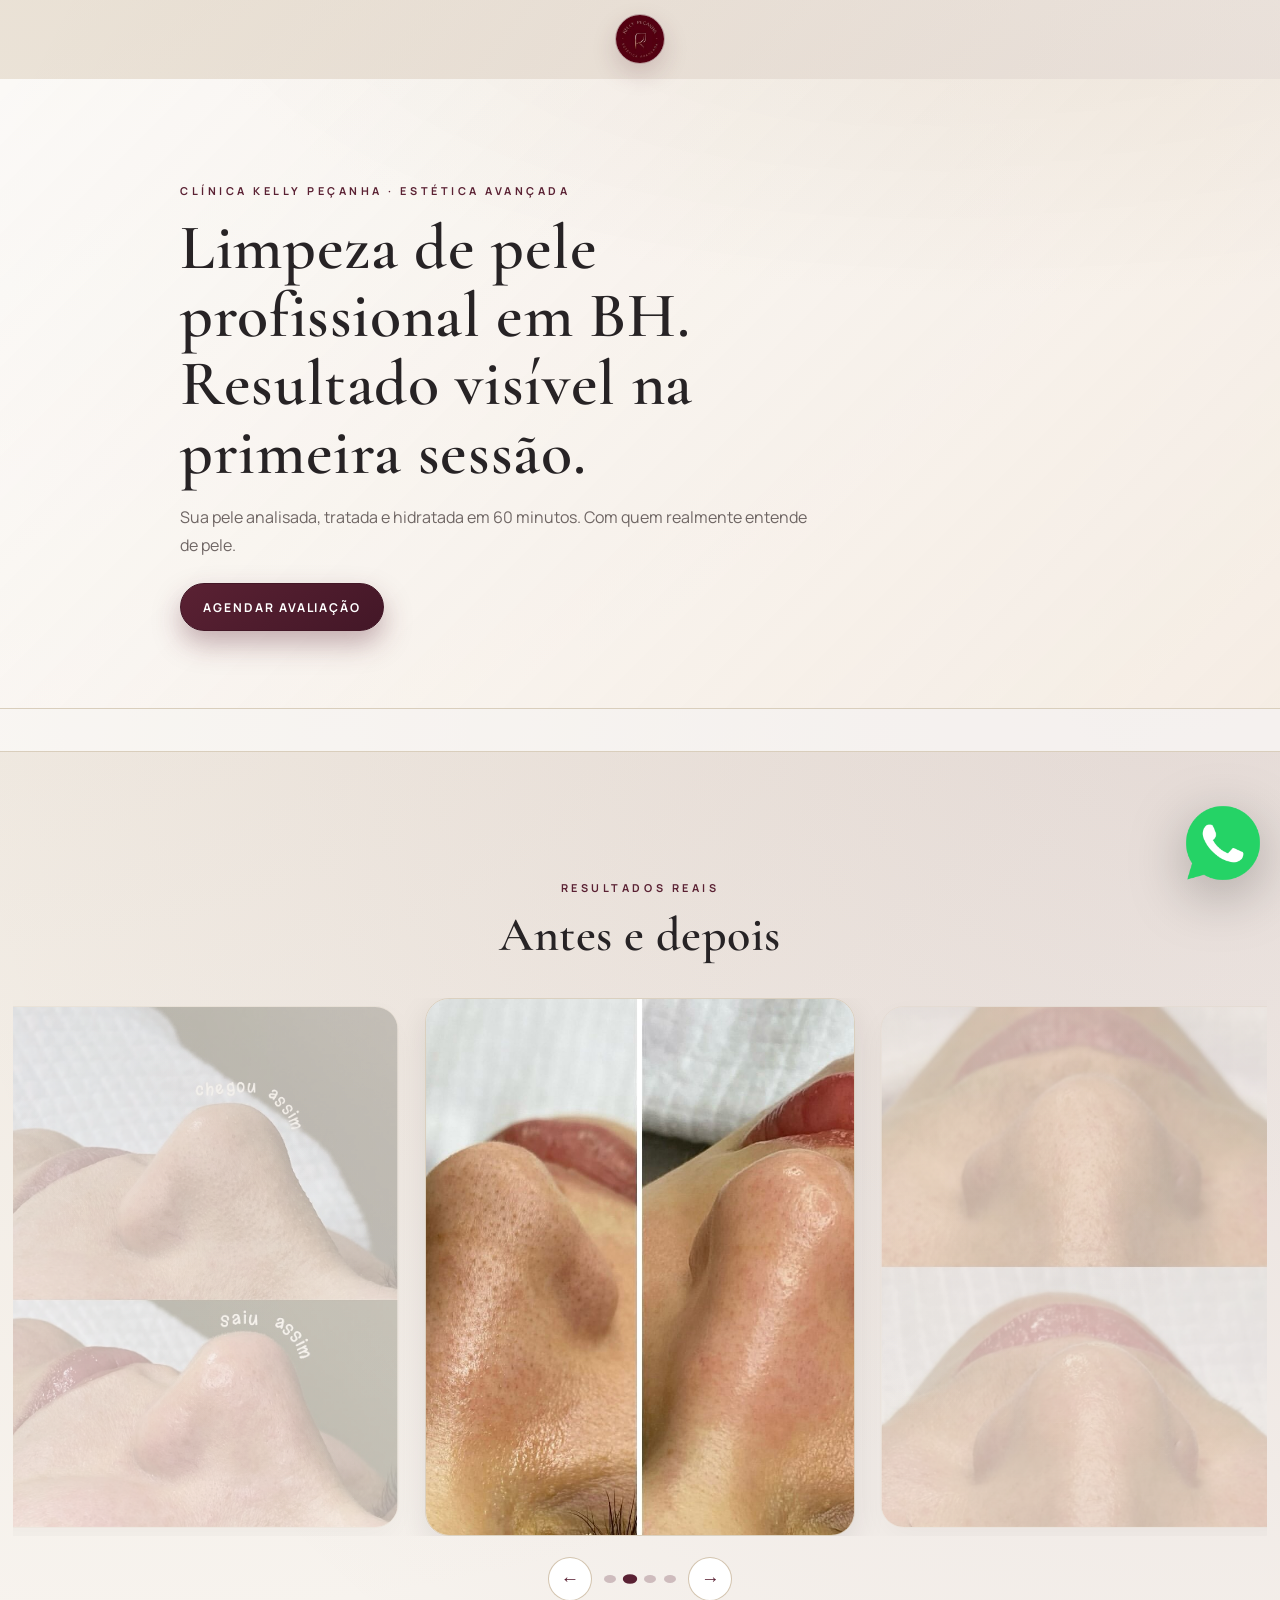
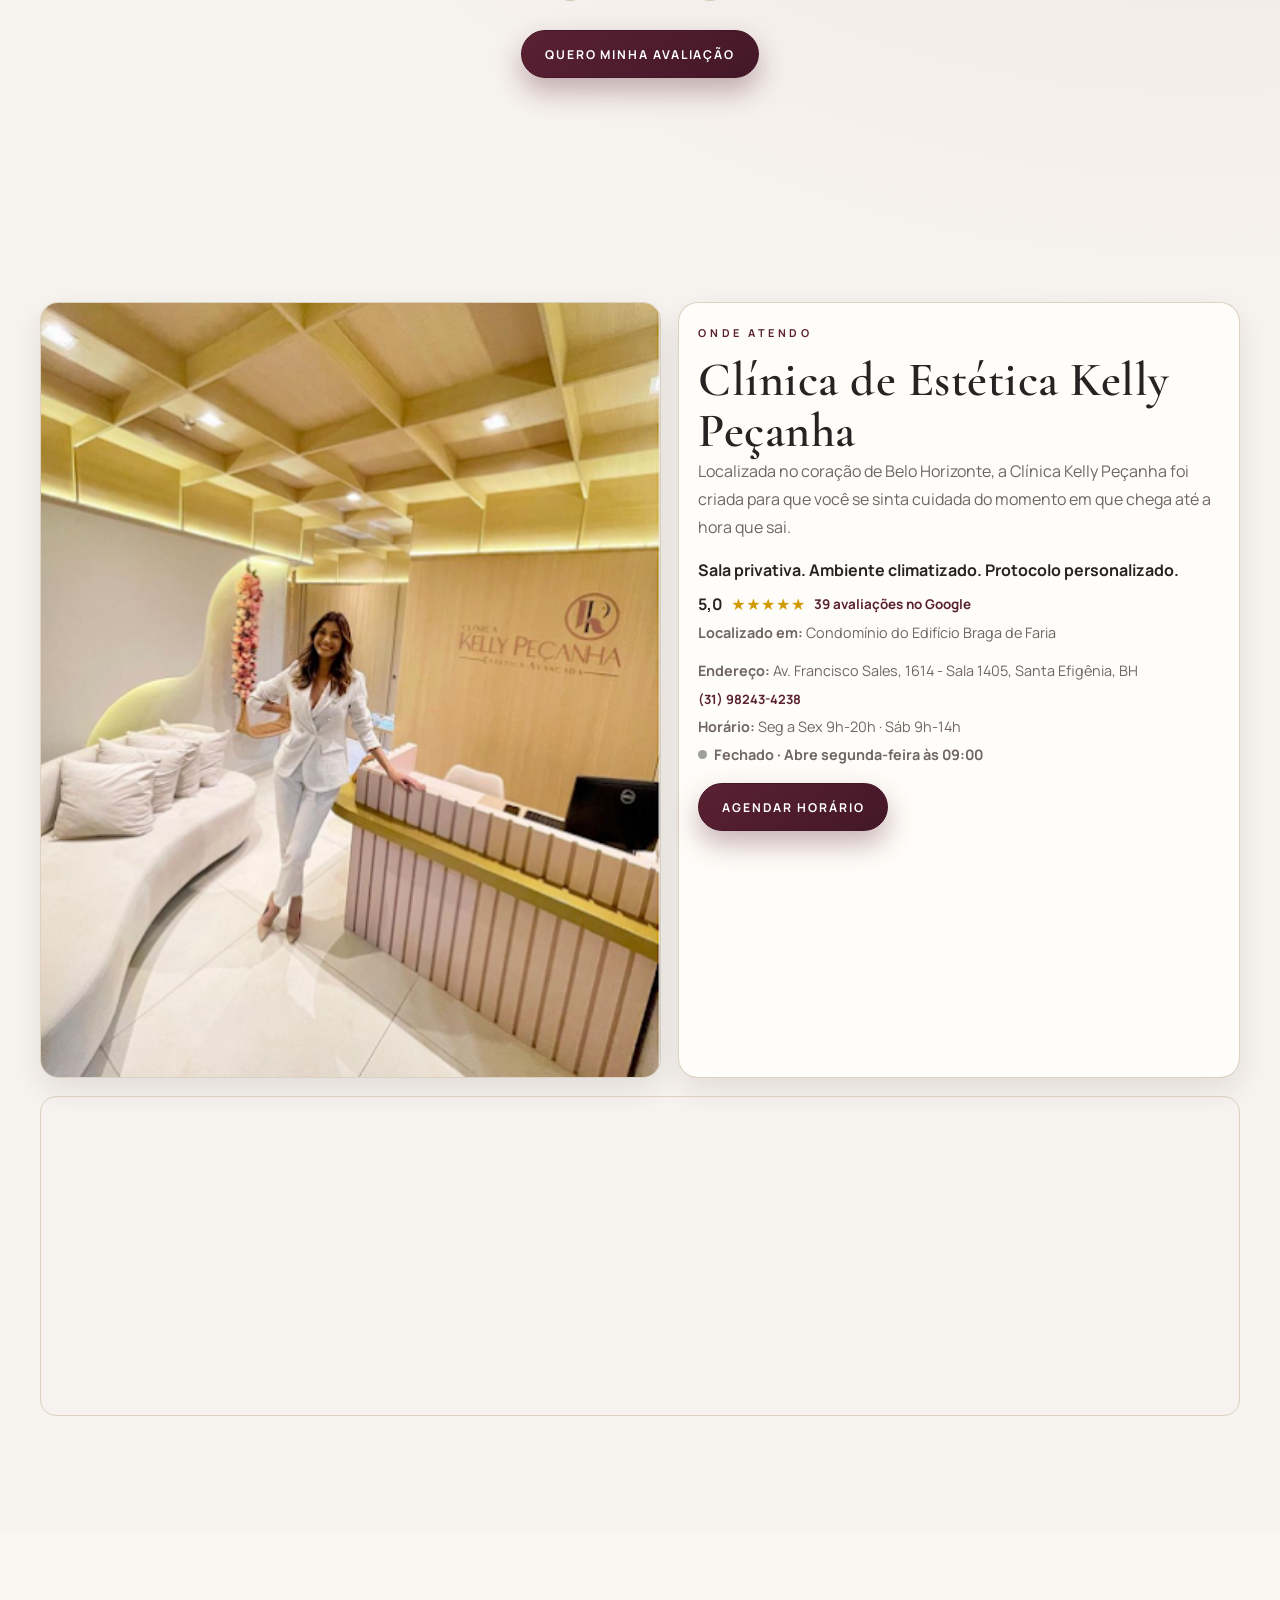
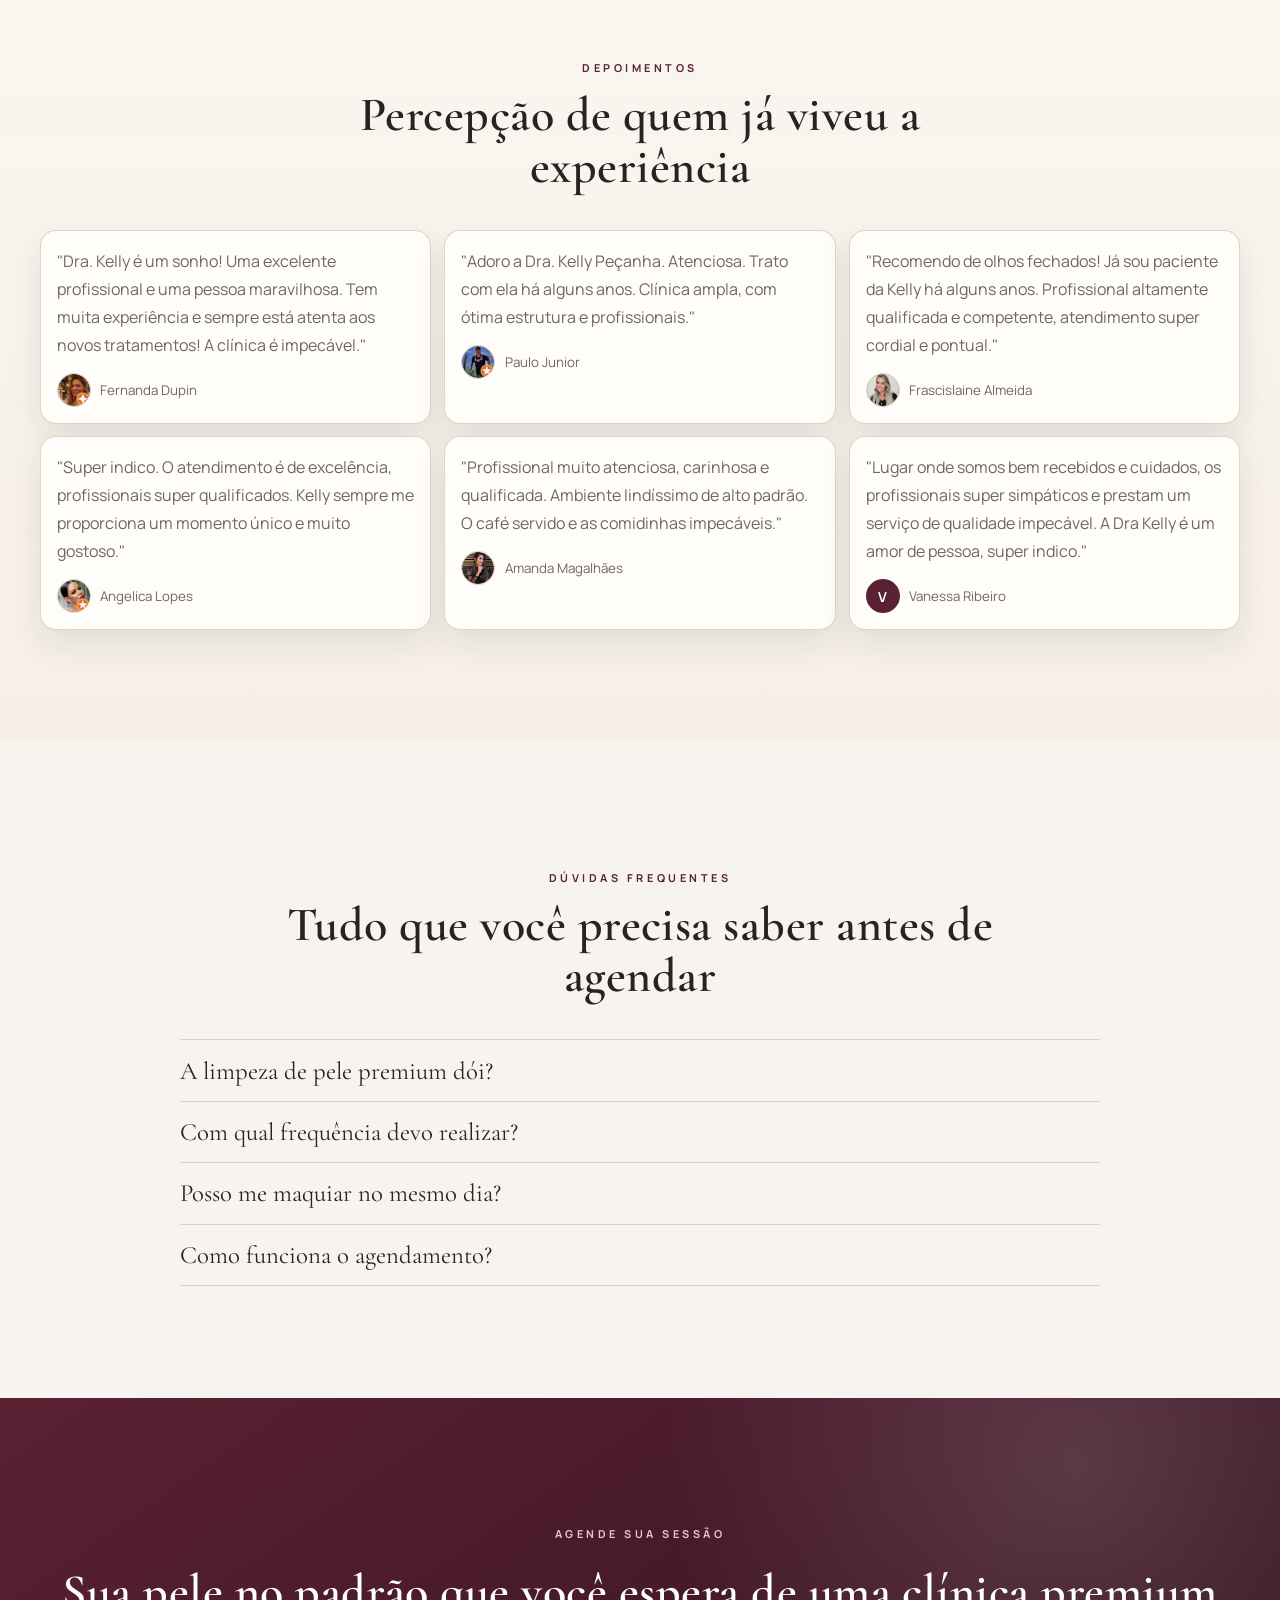
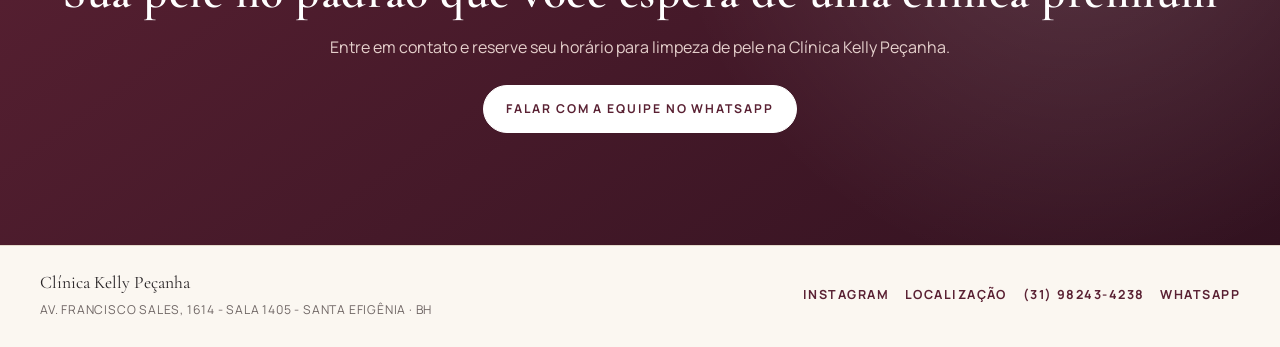
==== index.html @ 8ff89447 "feat(leads): send form submissions to Google Sheets webhook" ====
﻿<!doctype html>
<html lang="pt-BR">
<head>
  <meta charset="utf-8">
  <meta name="viewport" content="width=device-width, initial-scale=1">
  <title>Clínica Kelly Peçanha | Limpeza de Pele Premium em BH</title>
  <meta name="description" content="LP premium da Clínica Kelly Peçanha para agendamento de limpeza de pele em Belo Horizonte.">
  <link rel="icon" href="fotos/logo icone aba.jpg" type="image/jpeg">
  <link rel="preconnect" href="https://fonts.googleapis.com">
  <link rel="preconnect" href="https://fonts.gstatic.com" crossorigin>
  <link href="https://fonts.googleapis.com/css2?family=Cormorant+Garamond:wght@400;500;600;700&family=Manrope:wght@400;500;600;700&display=swap" rel="stylesheet">
  <link rel="stylesheet" href="styles.css">
  <script defer src="script.js"></script>
</head>
<body data-whatsapp-base-text="Oi! Quero agendar uma limpeza de pele premium na Clínica Kelly Peçanha." data-lead-intent-text="Oi! Quero agendar uma limpeza de pele premium." data-leads-webhook-url="">
  <div class="noise-layer" aria-hidden="true"></div>

  <header id="navbar">
    <div class="container nav-wrap">
      <a class="brand" href="#hero">
        <img src="fotos/logo icone aba.jpg" alt="Logo Clínica Kelly Peçanha">
      </a>
    </div>
  </header>

  <main>
    <section id="hero" class="hero">
      <div class="container hero-layout hero-layout--single animate-on-scroll">
        <div class="hero-copy">
          <p class="eyebrow">Clínica Kelly Peçanha · Estética Avançada</p>
          <h1>Limpeza de pele profissional em BH. Resultado visível na primeira sessão.</h1>
          <p class="hero-lead">
            Sua pele analisada, tratada e hidratada em 60 minutos. Com quem realmente entende de pele.
          </p>

          <div class="hero-actions">
            <a class="btn btn-primary js-open-modal" href="https://api.whatsapp.com/send/?phone=5531982434238&text=Oi%2C%20quero%20agendar%20uma%20limpeza%20de%20pele%20premium">Agendar Avaliação</a>
          </div>
        </div>
      </div>
    </section>

    <div class="service-ribbon" aria-hidden="true">
      <div class="service-track">
        <span>Limpeza de Pele Premium</span><span class="dot">•</span>
        <span>Extração Segura</span><span class="dot">•</span>
        <span>Alta Frequência</span><span class="dot">•</span>
        <span>Calmante Cutâneo</span><span class="dot">•</span>
        <span>Hidratação Profunda</span><span class="dot">•</span>
        <span>Skincare Guiado</span><span class="dot">•</span>
        <span>Limpeza de Pele Premium</span><span class="dot">•</span>
        <span>Extração Segura</span><span class="dot">•</span>
        <span>Alta Frequência</span><span class="dot">•</span>
        <span>Calmante Cutâneo</span><span class="dot">•</span>
        <span>Hidratação Profunda</span><span class="dot">•</span>
        <span>Skincare Guiado</span><span class="dot">•</span>
      </div>
    </div>

    <section id="resultados" class="section">
      <div class="container">
        <header class="section-head animate-on-scroll">
          <p class="eyebrow">Resultados Reais</p>
          <h2>Antes e depois</h2>
        </header>
      </div>

      <div id="resultadosCarousel" class="carousel animate-on-scroll">
        <div class="carousel__viewport">
          <div class="carousel__track">
            <figure class="carousel__slide">
              <img src="fotos/limpeza de pele/IMG_9384.JPG.jpeg" alt="Resultado limpeza de pele 1" class="resultado-img">
            </figure>
            <figure class="carousel__slide">
              <img src="fotos/limpeza de pele/IMG_9387.JPG.jpeg" alt="Resultado limpeza de pele 2" class="resultado-img">
            </figure>
            <figure class="carousel__slide">
              <img src="fotos/limpeza de pele/IMG_9388.JPG.jpeg" alt="Resultado limpeza de pele 3" class="resultado-img">
            </figure>
            <figure class="carousel__slide">
              <img src="fotos/limpeza de pele/IMG_9393.JPG.jpeg" alt="Resultado limpeza de pele 4" class="resultado-img">
            </figure>
          </div>
        </div>

        <div class="carousel__controls">
          <button class="carousel__btn carousel__btn--prev" aria-label="Anterior">←</button>
          <div class="carousel__dots">
            <button class="carousel__dot" aria-label="Slide 1"></button>
            <button class="carousel__dot" aria-label="Slide 2"></button>
            <button class="carousel__dot" aria-label="Slide 3"></button>
            <button class="carousel__dot" aria-label="Slide 4"></button>
          </div>
          <button class="carousel__btn carousel__btn--next" aria-label="Próximo">→</button>
        </div>
      </div>

      <div class="section-cta animate-on-scroll">
        <a class="btn btn-primary js-open-modal" href="https://api.whatsapp.com/send/?phone=5531982434238&text=Oi%2C%20quero%20agendar%20uma%20limpeza%20de%20pele%20premium">Quero minha avaliação</a>
      </div>
    </section>
    <section id="clinica" class="section">
      <div class="container clinic-layout">
        <div class="clinic-gallery clinic-gallery--single animate-on-scroll">
          <img src="fotos/clinica/2024-06-04.webp" alt="Ambiente da clínica">
        </div>

        <article class="clinic-card animate-on-scroll">
          <p class="eyebrow">Onde Atendo</p>
          <h2>Clínica de Estética Kelly Peçanha</h2>
          <p>Localizada no coração de Belo Horizonte, a Clínica Kelly Peçanha foi criada para que você se sinta cuidada do momento em que chega até a hora que sai.</p>
          <p class="gmn-title">Sala privativa. Ambiente climatizado. Protocolo personalizado.</p>

          <div class="gmn-rating">
            <strong>5,0</strong>
            <span>★★★★★</span>
            <a data-maps-link href="#" target="_blank" rel="noopener noreferrer">39 avaliações no Google</a>
          </div>

          <p class="gmn-meta"><b>Localizado em:</b> Condomínio do Edifício Braga de Faria</p>

          <ul class="contact-list">
            <li><b>Endereço:</b> Av. Francisco Sales, 1614 - Sala 1405, Santa Efigênia, BH</li>
            <li><a href="tel:+5531982434238">(31) 98243-4238</a></li>
            <li><b>Horário:</b> Seg a Sex 9h-20h · Sáb 9h-14h</li>
            <li class="gmn-status"><span id="clinic-dot" class="open-dot"></span><span id="clinic-hours-text">Verificando horário...</span></li>
          </ul>

          <a class="btn btn-primary js-open-modal" href="https://api.whatsapp.com/send/?phone=5531982434238&text=Oi%2C%20quero%20agendar%20uma%20limpeza%20de%20pele%20premium">Agendar horário</a>
        </article>
      </div>

      <div class="container map-wrap animate-on-scroll">
        <iframe src="https://maps.google.com/maps?q=Av.+Francisco+Sales,+1614+-+Sala+1405+-+Santa+Efigenia,+Belo+Horizonte+-+MG,+30150-224&output=embed&hl=pt-BR&z=16" loading="lazy" title="Mapa da Clínica Kelly Peçanha"></iframe>
      </div>
    </section>

    <section id="depoimentos" class="section section-soft">
      <div class="container">
        <header class="section-head animate-on-scroll">
          <p class="eyebrow">Depoimentos</p>
          <h2>Percepção de quem já viveu a experiência</h2>
        </header>

        <div class="testimonial-grid">
          <article class="testimonial-card animate-on-scroll">
            <p>"Dra. Kelly é um sonho! Uma excelente profissional e uma pessoa maravilhosa. Tem muita experiência e sempre está atenta aos novos tratamentos! A clínica é impecável."</p>
            <footer>
              <img class="testimonial-avatar" src="fotos/depoimentos/fernanda.png" alt="Fernanda Dupin">
              <small>Fernanda Dupin</small>
            </footer>
          </article>
          <article class="testimonial-card animate-on-scroll">
            <p>"Adoro a Dra. Kelly Peçanha. Atenciosa. Trato com ela há alguns anos. Clínica ampla, com ótima estrutura e profissionais."</p>
            <footer>
              <img class="testimonial-avatar" src="fotos/depoimentos/paulo junior.png" alt="Paulo Junior">
              <small>Paulo Junior</small>
            </footer>
          </article>
          <article class="testimonial-card animate-on-scroll">
            <p>"Recomendo de olhos fechados! Já sou paciente da Kelly há alguns anos. Profissional altamente qualificada e competente, atendimento super cordial e pontual."</p>
            <footer>
              <img class="testimonial-avatar" src="fotos/depoimentos/francislaiene.png" alt="Frascislaine Almeida">
              <small>Frascislaine Almeida</small>
            </footer>
          </article>
          <article class="testimonial-card animate-on-scroll">
            <p>"Super indico. O atendimento é de excelência, profissionais super qualificados. Kelly sempre me proporciona um momento único e muito gostoso."</p>
            <footer>
              <img class="testimonial-avatar" src="fotos/depoimentos/angelica.png" alt="Angelica Lopes">
              <small>Angelica Lopes</small>
            </footer>
          </article>
          <article class="testimonial-card animate-on-scroll">
            <p>"Profissional muito atenciosa, carinhosa e qualificada. Ambiente lindíssimo de alto padrão. O café servido e as comidinhas impecáveis."</p>
            <footer>
              <img class="testimonial-avatar" src="fotos/depoimentos/amanda.png" alt="Amanda Magalhães">
              <small>Amanda Magalhães</small>
            </footer>
          </article>
          <article class="testimonial-card animate-on-scroll">
            <p>"Lugar onde somos bem recebidos e cuidados, os profissionais super simpáticos e prestam um serviço de qualidade impecável. A Dra Kelly é um amor de pessoa, super indico."</p>
            <footer>
              <span class="testimonial-avatar testimonial-avatar--fallback">V</span>
              <small>Vanessa Ribeiro</small>
            </footer>
          </article>
        </div>
      </div>
    </section>

    <section id="faq" class="section">
      <div class="container">
        <header class="section-head animate-on-scroll">
          <p class="eyebrow">Dúvidas Frequentes</p>
          <h2>Tudo que você precisa saber antes de agendar</h2>
        </header>

        <div class="faq-list animate-on-scroll">
          <details>
            <summary>A limpeza de pele premium dói?</summary>
            <p>O protocolo é feito com técnica e controle de sensibilidade para reduzir ao máximo o desconforto.</p>
          </details>
          <details>
            <summary>Com qual frequência devo realizar?</summary>
            <p>Em geral, a recomendação é entre 30 e 45 dias, com ajuste conforme resposta individual da sua pele.</p>
          </details>
          <details>
            <summary>Posso me maquiar no mesmo dia?</summary>
            <p>O ideal é aguardar algumas horas para permitir melhor recuperação e desempenho dos ativos aplicados.</p>
          </details>
          <details>
            <summary>Como funciona o agendamento?</summary>
            <p>Você preenche nome e WhatsApp no formulário rápido e a equipe retorna com horários disponíveis.</p>
          </details>
        </div>
      </div>
    </section>

    <section id="cta-final" class="section cta-final">
      <div class="container animate-on-scroll">
        <p class="eyebrow">Agende Sua Sessão</p>
        <h2>Sua pele no padrão que você espera de uma clínica premium</h2>
        <p>Entre em contato e reserve seu horário para limpeza de pele na Clínica Kelly Peçanha.</p>
        <a class="btn btn-light js-open-modal" href="https://api.whatsapp.com/send/?phone=5531982434238&text=Oi%2C%20quero%20agendar%20uma%20limpeza%20de%20pele%20premium">Falar com a equipe no WhatsApp</a>
      </div>
    </section>
  </main>
  <footer class="footer">
    <div class="container footer-wrap">
      <div>
        <p class="footer-brand">Clínica Kelly Peçanha</p>
        <p class="footer-sub">Av. Francisco Sales, 1614 - Sala 1405 - Santa Efigênia · BH</p>
      </div>
      <div class="footer-links">
        <a data-instagram-link href="#" target="_blank" rel="noopener noreferrer">Instagram</a>
        <a data-maps-link href="#" target="_blank" rel="noopener noreferrer">Localização</a>
        <a href="tel:+5531982434238">(31) 98243-4238</a>
        <a data-whatsapp-direct href="#" target="_blank" rel="noopener noreferrer">WhatsApp</a>
      </div>
    </div>
  </footer>

  <a class="whatsapp-float" data-whatsapp-direct href="#" target="_blank" rel="noopener noreferrer" aria-label="Falar no WhatsApp">
    <img src="fotos/botao-whats-2.png" alt="WhatsApp">
  </a>

  <div id="leadModal" class="modal" aria-hidden="true" role="dialog" aria-modal="true" aria-labelledby="modalTitle">
    <div class="modal-overlay"></div>
    <div class="modal-card">
      <button id="modalClose" class="modal-close" type="button" aria-label="Fechar">×</button>
      <p class="eyebrow">Um passo antes</p>
      <h3 id="modalTitle">Quase lá</h3>
      <p>Preencha os dados e continue para o WhatsApp da Clínica Kelly Peçanha.</p>

      <form id="leadForm" novalidate>
        <label for="leadName">Seu nome</label>
        <input id="leadName" name="name" type="text" required>

        <label for="leadPhone">Seu WhatsApp</label>
        <input id="leadPhone" name="phone" type="tel" required placeholder="(00) 00000-0000">
        <small id="phoneError" class="error">Digite DDD e número completo.</small>

        <button class="btn btn-primary full-btn" type="submit">Continuar para o WhatsApp</button>
      </form>
    </div>
  </div>
</body>
</html>
---- styles.css ----
﻿:root {
  --ivory: #f7f3ee;
  --porcelain: #fdfaf6;
  --sand: #e6dbc9;
  --champagne: #bfa98a;
  --wine: #5a2133;
  --wine-strong: #431727;
  --graphite: #272325;
  --charcoal: #3b3637;
  --muted: #6f6664;
  --line: #d9cebc;
  --card: #fffdf9;
  --soft: #f2ece3;
  --shadow-lg: 0 28px 70px rgba(42, 30, 36, 0.14);
  --shadow-md: 0 12px 32px rgba(42, 30, 36, 0.1);
}

* {
  box-sizing: border-box;
}

html,
body {
  margin: 0;
  padding: 0;
}

html {
  scroll-behavior: smooth;
}

body {
  font-family: "Manrope", system-ui, sans-serif;
  color: var(--graphite);
  background:
    radial-gradient(circle at 8% -5%, rgba(203, 184, 156, 0.35) 0%, transparent 34%),
    radial-gradient(circle at 94% 12%, rgba(90, 33, 51, 0.11) 0%, transparent 28%),
    var(--ivory);
  min-height: 100vh;
  overflow-x: hidden;
}

body.modal-open {
  overflow: hidden;
}

.noise-layer {
  position: fixed;
  inset: 0;
  pointer-events: none;
  opacity: 0.16;
  background-image:
    linear-gradient(0deg, transparent 24%, rgba(90, 33, 51, 0.06) 25%, transparent 26%, transparent 74%, rgba(90, 33, 51, 0.06) 75%, transparent 76%, transparent),
    linear-gradient(90deg, transparent 24%, rgba(90, 33, 51, 0.06) 25%, transparent 26%, transparent 74%, rgba(90, 33, 51, 0.06) 75%, transparent 76%, transparent);
  background-size: 3px 3px;
  z-index: -1;
}

a {
  color: inherit;
  text-decoration: none;
}

img {
  display: block;
  max-width: 100%;
}

h1,
h2,
h3 {
  margin: 0;
  font-family: "Cormorant Garamond", Georgia, serif;
  line-height: 1.07;
  font-weight: 600;
  letter-spacing: 0.01em;
  color: var(--graphite);
}

h1 {
  font-size: clamp(2.1rem, 5vw, 4rem);
}

h2 {
  font-size: clamp(1.8rem, 3.8vw, 3rem);
}

h3 {
  font-size: clamp(1.28rem, 2.2vw, 1.65rem);
}

p {
  margin: 0;
  line-height: 1.75;
  color: var(--muted);
}

.container {
  width: min(1200px, calc(100% - 2.4rem));
  margin-inline: auto;
}

.eyebrow {
  margin-bottom: 0.82rem;
  font-size: 0.68rem;
  letter-spacing: 0.22rem;
  text-transform: uppercase;
  font-weight: 700;
  color: var(--wine);
}

.section {
  padding: clamp(4rem, 9vw, 7rem) 0;
}

.section-soft {
  background: linear-gradient(180deg, rgba(250, 246, 240, 0.95), rgba(245, 238, 229, 0.94));
}

.section-head {
  max-width: 760px;
  margin: 0 auto 2.3rem;
  text-align: center;
}

.section-head p {
  margin-top: 0.85rem;
}

.btn {
  border: 1px solid transparent;
  border-radius: 999px;
  padding: 0.9rem 1.4rem;
  font-size: 0.76rem;
  font-weight: 700;
  letter-spacing: 0.12rem;
  text-transform: uppercase;
  cursor: pointer;
  display: inline-flex;
  align-items: center;
  justify-content: center;
  transition: transform 0.24s ease, box-shadow 0.24s ease, background-color 0.24s ease, color 0.24s ease;
}

.btn:hover {
  transform: translateY(-1px);
}

.btn-primary {
  background: linear-gradient(145deg, var(--wine), var(--wine-strong));
  color: #fff;
  border-color: var(--wine-strong);
  box-shadow: 0 13px 28px rgba(90, 33, 51, 0.34);
}

.btn-primary:hover {
  box-shadow: 0 16px 32px rgba(90, 33, 51, 0.45);
}

.btn-outline {
  background: rgba(255, 255, 255, 0.76);
  border-color: var(--line);
  color: var(--graphite);
}

.btn-light {
  background: #fff;
  color: var(--wine);
  border-color: #fff;
}

.full-btn {
  width: 100%;
}

#navbar {
  position: sticky;
  top: 0;
  z-index: 30;
  border-bottom: 1px solid transparent;
  transition: background-color 0.28s ease, border-color 0.28s ease, backdrop-filter 0.28s ease;
}

#navbar.is-scrolled {
  background: rgba(247, 243, 238, 0.88);
  backdrop-filter: blur(10px);
  border-color: rgba(217, 206, 188, 0.75);
}

.nav-wrap {
  min-height: 78px;
  display: flex;
  align-items: center;
  justify-content: center;
  gap: 1.2rem;
}

.brand {
  display: inline-flex;
  align-items: center;
  min-width: max-content;
}

.brand img {
  width: 50px;
  height: 50px;
  border-radius: 50%;
  border: 1px solid rgba(90, 33, 51, 0.32);
  box-shadow: 0 10px 24px rgba(90, 33, 51, 0.18);
}

.nav-links {
  display: flex;
  align-items: center;
  gap: 1.25rem;
}

.nav-links a {
  font-size: 0.72rem;
  font-weight: 700;
  letter-spacing: 0.12rem;
  text-transform: uppercase;
  color: var(--charcoal);
  opacity: 0.8;
}

.nav-links a:hover {
  color: var(--wine);
  opacity: 1;
}

.nav-actions {
  min-width: max-content;
}

.hero {
  position: relative;
  padding: clamp(5.2rem, 8vw, 7.4rem) 0 clamp(4rem, 6vw, 5.4rem);
}

.hero::before {
  content: "";
  position: absolute;
  inset: 0;
  background:
    radial-gradient(1200px 420px at 80% -12%, rgba(191, 169, 138, 0.18), transparent 70%),
    linear-gradient(135deg, rgba(255, 255, 255, 0.78), rgba(246, 238, 229, 0.95));
  z-index: -1;
}

.hero-layout {
  display: grid;
  grid-template-columns: minmax(0, 1.2fr) minmax(0, 0.8fr);
  gap: clamp(1.2rem, 2.8vw, 2.5rem);
  align-items: stretch;
}

.hero-layout--single {
  grid-template-columns: 1fr;
  max-width: 920px;
}

.hero-copy h1 {
  max-width: 18ch;
}

.hero-lead {
  margin-top: 1rem;
  max-width: 64ch;
}

.hero-actions {
  margin-top: 1.5rem;
  display: flex;
  flex-wrap: wrap;
  gap: 0.72rem;
}

.hero-proof {
  margin-top: 1.8rem;
  display: grid;
  grid-template-columns: repeat(3, minmax(0, 1fr));
  gap: 0.72rem;
}

.hero-proof article {
  background: rgba(255, 255, 255, 0.72);
  border: 1px solid rgba(217, 206, 188, 0.92);
  border-radius: 16px;
  padding: 0.78rem;
}

.hero-proof strong {
  display: block;
  font-size: 1.08rem;
  color: var(--wine);
}

.hero-proof span {
  font-size: 0.74rem;
  color: var(--muted);
}

.hero-panel {
  background:
    linear-gradient(170deg, rgba(90, 33, 51, 0.96), rgba(50, 22, 34, 0.98));
  border: 1px solid rgba(255, 255, 255, 0.12);
  border-radius: 24px;
  padding: clamp(1.2rem, 2.5vw, 2rem);
  box-shadow: var(--shadow-lg);
  color: rgba(255, 247, 243, 0.94);
  display: grid;
  align-content: start;
  gap: 0.9rem;
}

.panel-logo {
  width: 66px;
  height: 66px;
  border-radius: 50%;
  border: 1px solid rgba(255, 255, 255, 0.3);
}

.panel-kicker {
  margin-top: 0.2rem;
  font-size: 0.67rem;
  letter-spacing: 0.17rem;
  text-transform: uppercase;
  color: rgba(255, 239, 229, 0.78);
  font-weight: 700;
}

.hero-panel h2 {
  color: #fff;
  font-size: clamp(1.4rem, 2.3vw, 2rem);
}

.hero-panel p {
  color: rgba(255, 240, 233, 0.78);
}

.panel-link {
  color: rgba(255, 228, 214, 0.95);
  font-size: 0.75rem;
  letter-spacing: 0.11rem;
  text-transform: uppercase;
  font-weight: 700;
}

.panel-link:hover {
  color: #fff;
}

.service-ribbon {
  overflow: hidden;
  border-top: 1px solid var(--line);
  border-bottom: 1px solid var(--line);
  background: rgba(255, 255, 255, 0.6);
}

.service-track {
  width: max-content;
  display: inline-flex;
  gap: 0.72rem;
  align-items: center;
  padding: 0.86rem 0;
  padding-left: 100%;
  animation: marquee 34s linear infinite;
  font-size: 0.72rem;
  letter-spacing: 0.11rem;
  text-transform: uppercase;
  color: var(--wine);
  font-weight: 700;
}

.dot {
  opacity: 0.55;
}

@keyframes marquee {
  from { transform: translateX(0); }
  to { transform: translateX(-100%); }
}

.carousel {
  max-width: 1280px;
  margin: 0 auto;
  padding: 0 0.8rem;
}

.carousel__viewport {
  overflow: hidden;
}

.carousel__track {
  display: flex;
  align-items: stretch;
  transition: transform 0.52s cubic-bezier(0.25, 0.46, 0.45, 0.94);
}

.carousel__slide {
  flex: 0 0 430px;
  margin: 0 0.62rem;
  opacity: 0.34;
  transform: scale(0.97);
  transition: opacity 0.35s ease, transform 0.35s ease;
}

.carousel__slide.is-active {
  opacity: 1;
  transform: scale(1);
}

.placeholder-card {
  width: 100%;
  aspect-ratio: 4 / 5;
  border-radius: 24px;
  border: 1px solid rgba(217, 206, 188, 0.9);
  background:
    linear-gradient(150deg, rgba(255, 255, 255, 0.96), rgba(244, 235, 224, 0.94));
  box-shadow: var(--shadow-md);
  display: grid;
  place-content: center;
  text-align: center;
  gap: 0.45rem;
  padding: 1.1rem;
}

.placeholder-card span {
  font-size: 0.68rem;
  letter-spacing: 0.14rem;
  text-transform: uppercase;
  color: var(--wine);
  font-weight: 700;
}

.placeholder-card strong {
  font-family: "Cormorant Garamond", Georgia, serif;
  font-size: clamp(1.42rem, 2.8vw, 2rem);
  color: var(--graphite);
}

.placeholder-card small {
  font-size: 0.75rem;
  color: var(--muted);
}

.resultado-img {
  width: 100%;
  aspect-ratio: 4 / 5;
  object-fit: cover;
  border-radius: 24px;
  border: 1px solid rgba(217, 206, 188, 0.9);
  box-shadow: var(--shadow-md);
}

.resultado-video {
  width: 100%;
  aspect-ratio: 4 / 5;
  object-fit: cover;
  border-radius: 24px;
  border: 1px solid rgba(217, 206, 188, 0.9);
  box-shadow: var(--shadow-md);
  background: #000;
}

.carousel__controls {
  margin-top: 1.35rem;
  display: flex;
  align-items: center;
  justify-content: center;
  gap: 0.8rem;
}

.carousel__btn {
  width: 44px;
  height: 44px;
  border-radius: 50%;
  border: 1px solid rgba(191, 169, 138, 0.68);
  background: #fff;
  color: var(--wine);
  font-size: 1.16rem;
  cursor: pointer;
}

.carousel__dots {
  display: flex;
  gap: 0.48rem;
}

.carousel__dot {
  width: 8px;
  height: 8px;
  border-radius: 50%;
  border: 0;
  background: rgba(90, 33, 51, 0.25);
  cursor: pointer;
}

.carousel__dot.is-active {
  background: var(--wine);
  transform: scale(1.2);
}

.section-cta {
  margin-top: 1.8rem;
  display: flex;
  justify-content: center;
}

.feature-grid {
  display: grid;
  grid-template-columns: repeat(3, minmax(0, 1fr));
  gap: 0.95rem;
}

.feature-card {
  border-radius: 18px;
  border: 1px solid rgba(217, 206, 188, 0.88);
  background: var(--card);
  padding: 1.35rem 1.1rem;
  box-shadow: var(--shadow-md);
}

.feature-card h3 {
  font-size: 1.47rem;
}

.feature-card p {
  margin-top: 0.62rem;
}

.about {
  background: linear-gradient(180deg, rgba(255, 255, 255, 0.86), rgba(247, 242, 235, 0.96));
}

.about-grid {
  display: grid;
  grid-template-columns: minmax(0, 0.9fr) minmax(0, 1.1fr);
  gap: 1.05rem;
  align-items: stretch;
}

.about-photo img {
  width: 100%;
  height: 100%;
  min-height: 420px;
  object-fit: cover;
  border-radius: 24px;
  border: 1px solid rgba(217, 206, 188, 0.96);
  box-shadow: var(--shadow-md);
}

.about-copy {
  border-radius: 24px;
  border: 1px solid rgba(217, 206, 188, 0.96);
  background: var(--card);
  box-shadow: var(--shadow-md);
  padding: clamp(1.2rem, 2.4vw, 2rem);
}

.about-copy p + p {
  margin-top: 0.78rem;
}

.about-chips {
  margin-top: 1rem;
  display: flex;
  flex-wrap: wrap;
  gap: 0.55rem;
}

.about-chips span {
  border-radius: 999px;
  border: 1px solid rgba(191, 169, 138, 0.85);
  background: rgba(242, 236, 227, 0.65);
  padding: 0.46rem 0.75rem;
  font-size: 0.7rem;
  letter-spacing: 0.08rem;
  text-transform: uppercase;
  color: var(--charcoal);
  font-weight: 600;
}

.clinic-layout {
  display: grid;
  grid-template-columns: minmax(0, 1.05fr) minmax(0, 0.95fr);
  gap: 1.05rem;
}

.clinic-gallery {
  display: grid;
  grid-template-columns: repeat(2, minmax(0, 1fr));
  gap: 0.66rem;
}

.clinic-gallery--single {
  grid-template-columns: 1fr;
}

.clinic-gallery img {
  width: 100%;
  height: 230px;
  object-fit: cover;
  border-radius: 18px;
  border: 1px solid rgba(217, 206, 188, 0.9);
  box-shadow: var(--shadow-md);
}

.clinic-gallery img:first-child {
  grid-column: span 2;
  height: 290px;
}

.clinic-gallery--single img,
.clinic-gallery--single img:first-child {
  grid-column: auto;
  height: 100%;
  min-height: 440px;
}

.clinic-card {
  border-radius: 20px;
  border: 1px solid rgba(217, 206, 188, 0.9);
  background: var(--card);
  padding: 1.22rem;
  box-shadow: var(--shadow-md);
}

.gmn-title {
  margin-top: 0.9rem;
  color: var(--graphite);
  font-weight: 700;
}

.gmn-rating {
  margin-top: 0.55rem;
  display: flex;
  align-items: center;
  flex-wrap: wrap;
  gap: 0.48rem;
}

.gmn-rating strong {
  color: var(--graphite);
}

.gmn-rating span {
  color: #d09b00;
  letter-spacing: 0.04rem;
}

.gmn-rating a {
  color: var(--wine);
  font-weight: 700;
  font-size: 0.84rem;
}

.gmn-meta {
  margin-top: 0.35rem;
  color: var(--muted);
  font-size: 0.9rem;
}

.contact-list {
  margin: 1rem 0 1.2rem;
  padding: 0;
  list-style: none;
  display: grid;
  gap: 0.56rem;
}

.contact-list a {
  color: var(--wine);
  font-weight: 700;
  font-size: 0.8rem;
}

.contact-list li {
  font-size: 0.9rem;
  color: var(--muted);
}

.contact-list a:hover {
  text-decoration: underline;
}

.gmn-status {
  display: inline-flex;
  align-items: center;
  gap: 0.42rem;
  font-weight: 700;
  color: var(--graphite);
}

.open-dot {
  width: 9px;
  height: 9px;
  border-radius: 50%;
  background: #9e9e9e;
  flex: 0 0 9px;
}

.map-wrap {
  margin-top: 1.1rem;
}

.map-wrap iframe {
  width: 100%;
  min-height: 320px;
  border: 1px solid rgba(217, 206, 188, 0.9);
  border-radius: 16px;
}

.testimonial-grid {
  display: grid;
  grid-template-columns: repeat(3, minmax(0, 1fr));
  gap: 0.8rem;
}

.testimonial-card {
  border-radius: 16px;
  border: 1px solid rgba(217, 206, 188, 0.86);
  background: var(--card);
  box-shadow: var(--shadow-md);
  padding: 1rem;
}

.testimonial-card footer {
  margin-top: 0.86rem;
  display: flex;
  align-items: center;
  gap: 0.58rem;
}

.testimonial-avatar {
  width: 34px;
  height: 34px;
  border-radius: 50%;
  object-fit: cover;
  border: 1px solid rgba(217, 206, 188, 0.9);
}

.testimonial-avatar--fallback {
  display: inline-grid;
  place-content: center;
  background: var(--wine);
  color: #fff;
  font-weight: 700;
  font-size: 0.86rem;
  border: 0;
}

.testimonial-card footer small {
  color: var(--muted);
}

.faq-list {
  max-width: 920px;
  margin: 0 auto;
  border-top: 1px solid rgba(217, 206, 188, 0.94);
}

.faq-list details {
  border-bottom: 1px solid rgba(217, 206, 188, 0.94);
  padding: 0.95rem 0;
}

.faq-list summary {
  cursor: pointer;
  list-style: none;
  font-family: "Cormorant Garamond", Georgia, serif;
  font-size: clamp(1.25rem, 2vw, 1.55rem);
  color: var(--graphite);
}

.faq-list summary::-webkit-details-marker {
  display: none;
}

.faq-list p {
  margin-top: 0.55rem;
}

.cta-final {
  background:
    radial-gradient(circle at 84% 15%, rgba(255, 255, 255, 0.14) 0%, transparent 36%),
    linear-gradient(145deg, var(--wine), #321220);
  color: #fff;
}

.cta-final .container {
  text-align: center;
}

.cta-final .eyebrow {
  color: rgba(255, 233, 220, 0.86);
}

.cta-final h2 {
  color: #fff;
}

.cta-final p {
  margin: 0.9rem auto 1.5rem;
  max-width: 70ch;
  color: rgba(255, 238, 230, 0.86);
}

.footer {
  border-top: 1px solid rgba(217, 206, 188, 0.7);
  padding: 1.4rem 0 1.7rem;
  background: rgba(252, 248, 243, 0.7);
}

.footer-wrap {
  display: flex;
  justify-content: space-between;
  align-items: center;
  gap: 0.9rem;
  flex-wrap: wrap;
}

.footer-brand {
  font-family: "Cormorant Garamond", Georgia, serif;
  font-size: 1.1rem;
  color: var(--graphite);
}

.footer-sub {
  font-size: 0.76rem;
  color: var(--muted);
  letter-spacing: 0.05rem;
  text-transform: uppercase;
}

.footer-links {
  display: flex;
  gap: 1rem;
}

.footer-links a {
  font-size: 0.78rem;
  text-transform: uppercase;
  letter-spacing: 0.09rem;
  color: var(--wine);
  font-weight: 700;
}

.whatsapp-float {
  position: fixed;
  right: 1.1rem;
  bottom: 1.1rem;
  z-index: 25;
  width: 78px;
  line-height: 0;
  display: inline-block;
  transition: transform 0.24s ease;
}

.whatsapp-float:hover {
  transform: translateY(-2px) scale(1.03);
}

.whatsapp-float img {
  width: 100%;
  height: auto;
  display: block;
  filter: drop-shadow(0 14px 28px rgba(0, 0, 0, 0.28));
}
.modal {
  position: fixed;
  inset: 0;
  z-index: 44;
  display: none;
  align-items: center;
  justify-content: center;
  padding: 1rem;
}

.modal.is-open {
  display: flex;
}

.modal-overlay {
  position: absolute;
  inset: 0;
  background: rgba(20, 13, 17, 0.63);
}

.modal-card {
  position: relative;
  z-index: 1;
  width: min(500px, 100%);
  border-radius: 18px;
  border: 1px solid rgba(217, 206, 188, 0.95);
  background: var(--card);
  box-shadow: var(--shadow-lg);
  padding: 1.25rem;
}

.modal-close {
  position: absolute;
  right: 0.55rem;
  top: 0.45rem;
  border: none;
  background: transparent;
  color: var(--muted);
  font-size: 1.62rem;
  cursor: pointer;
}

.modal-card h3 {
  font-size: 2rem;
}

.modal-card p {
  margin-top: 0.35rem;
}

#leadForm {
  margin-top: 0.85rem;
  display: grid;
  gap: 0.42rem;
}

#leadForm label {
  margin-top: 0.58rem;
  font-size: 0.72rem;
  letter-spacing: 0.07rem;
  text-transform: uppercase;
  color: var(--charcoal);
  font-weight: 700;
}

#leadForm input {
  min-height: 44px;
  border-radius: 11px;
  border: 1px solid rgba(191, 169, 138, 0.84);
  background: #fff;
  padding: 0 0.74rem;
  font: inherit;
}

#leadForm input:focus-visible {
  outline: 2px solid rgba(90, 33, 51, 0.18);
  border-color: var(--wine);
}

.error {
  display: none;
  font-size: 0.72rem;
  color: #a02f53;
}

.error.is-visible {
  display: block;
}

.has-io .animate-on-scroll {
  opacity: 0;
  transform: translateY(18px);
  transition: opacity 0.44s ease, transform 0.44s ease;
}

.has-io .animate-on-scroll.is-visible {
  opacity: 1;
  transform: translateY(0);
}

@media (max-width: 1080px) {
  .hero-layout {
    grid-template-columns: 1fr;
  }

  .hero-copy h1 {
    max-width: none;
  }

  .feature-grid,
  .testimonial-grid {
    grid-template-columns: repeat(2, minmax(0, 1fr));
  }

  .about-grid,
  .clinic-layout {
    grid-template-columns: 1fr;
  }

  .about-photo img {
    min-height: 340px;
  }
}

@media (max-width: 820px) {
  .nav-links {
    display: none;
  }

  .hero-proof {
    grid-template-columns: 1fr;
  }

  .carousel__slide {
    flex: 0 0 80vw;
  }
}

@media (max-width: 700px) {
  .section {
    padding: 3.4rem 0;
  }

  .feature-grid,
  .testimonial-grid {
    grid-template-columns: 1fr;
  }

  .clinic-gallery {
    grid-template-columns: 1fr;
  }

  .clinic-gallery img,
  .clinic-gallery img:first-child {
    grid-column: auto;
    height: 220px;
  }

  .footer-wrap {
    flex-direction: column;
    align-items: flex-start;
  }

  .footer-links {
    flex-wrap: wrap;
  }

  .clinic-gallery--single img,
  .clinic-gallery--single img:first-child {
    height: 300px;
    min-height: auto;
  }

  .whatsapp-float {
    right: 0.75rem;
    bottom: 0.75rem;
    width: 70px;
  }
}
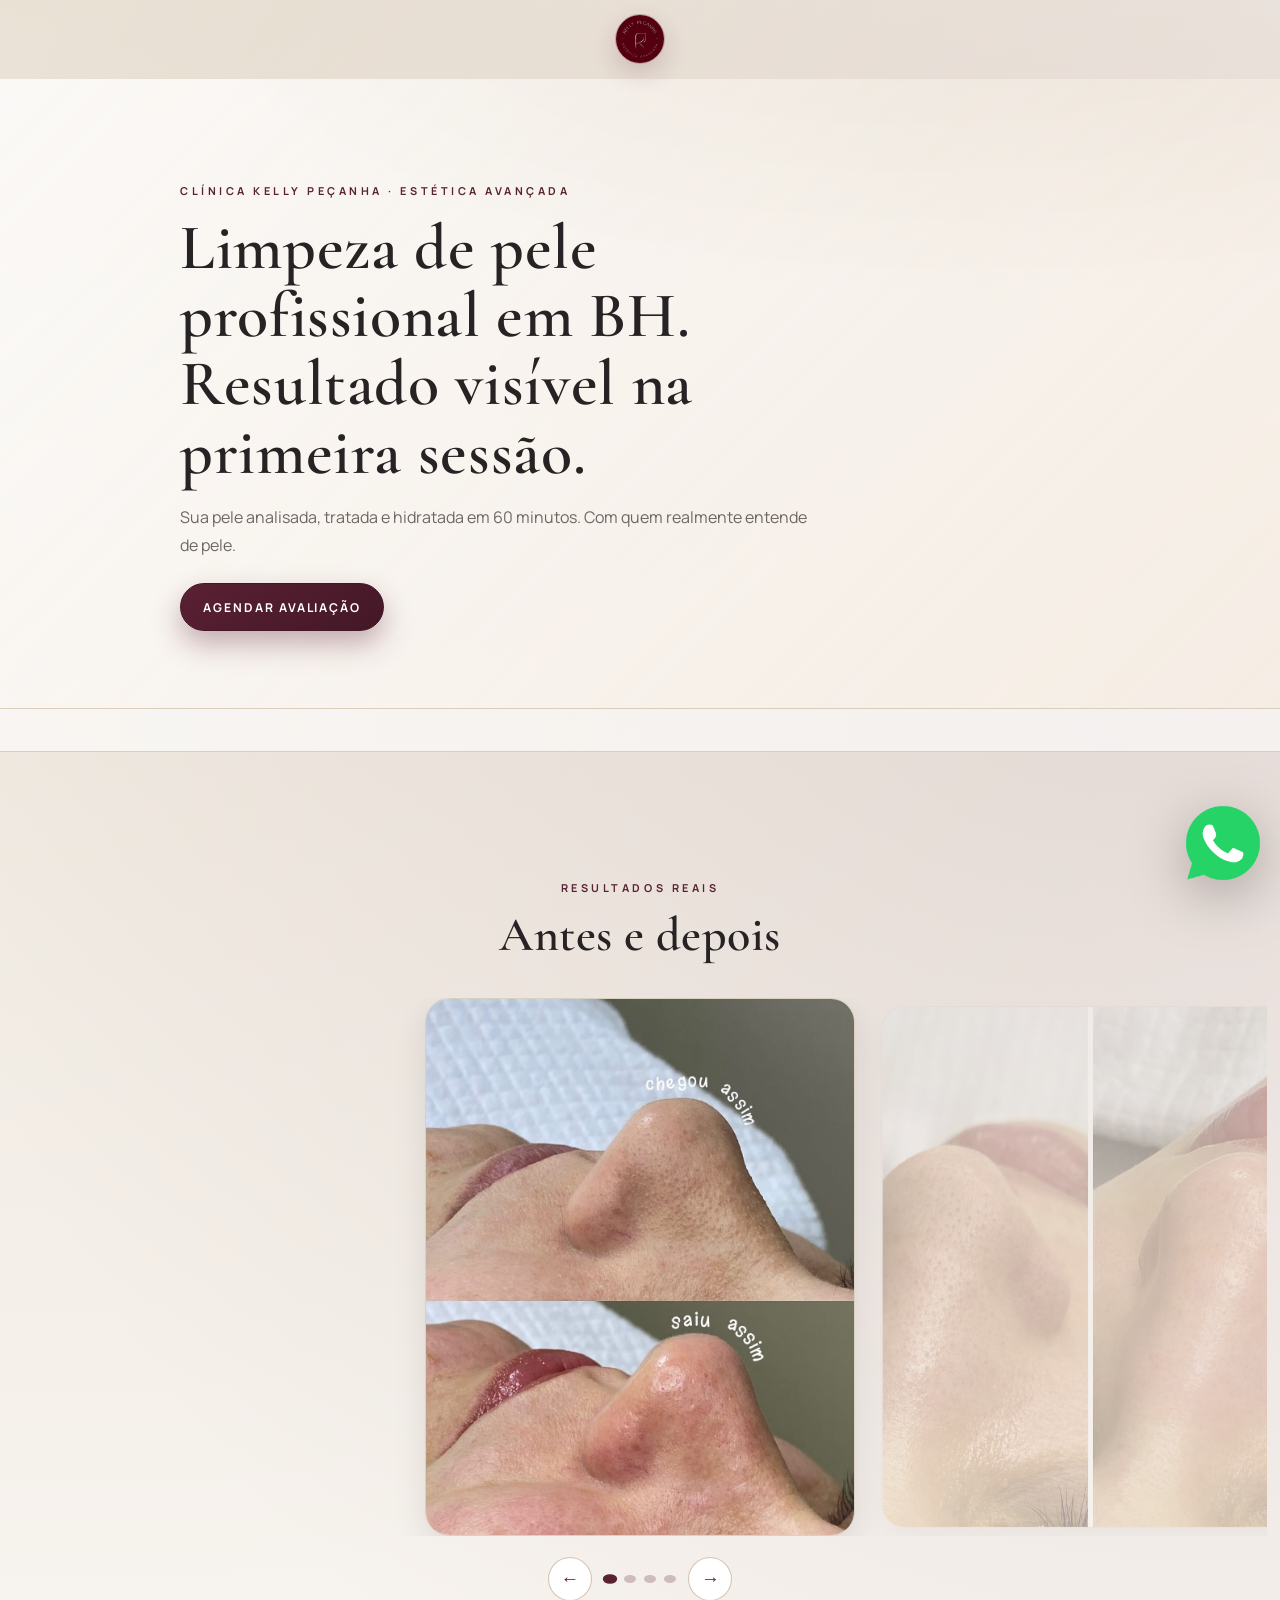
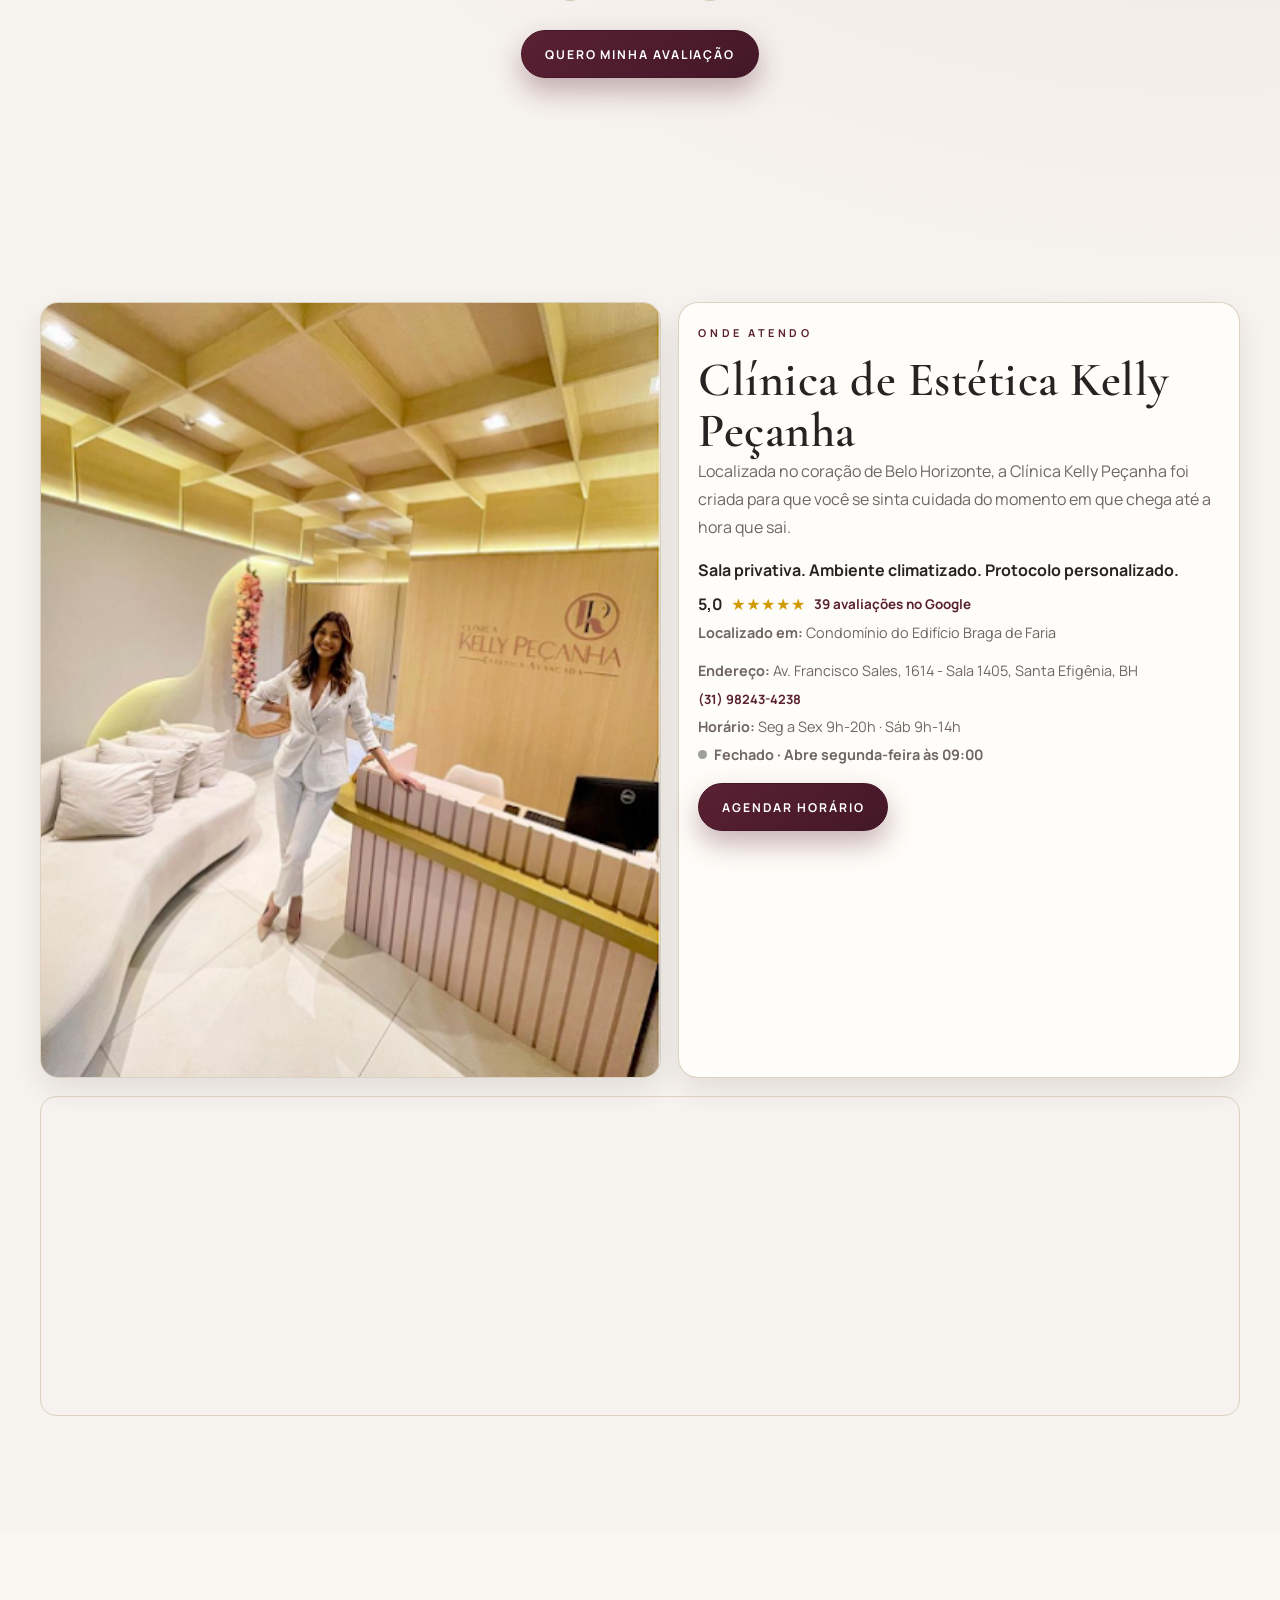
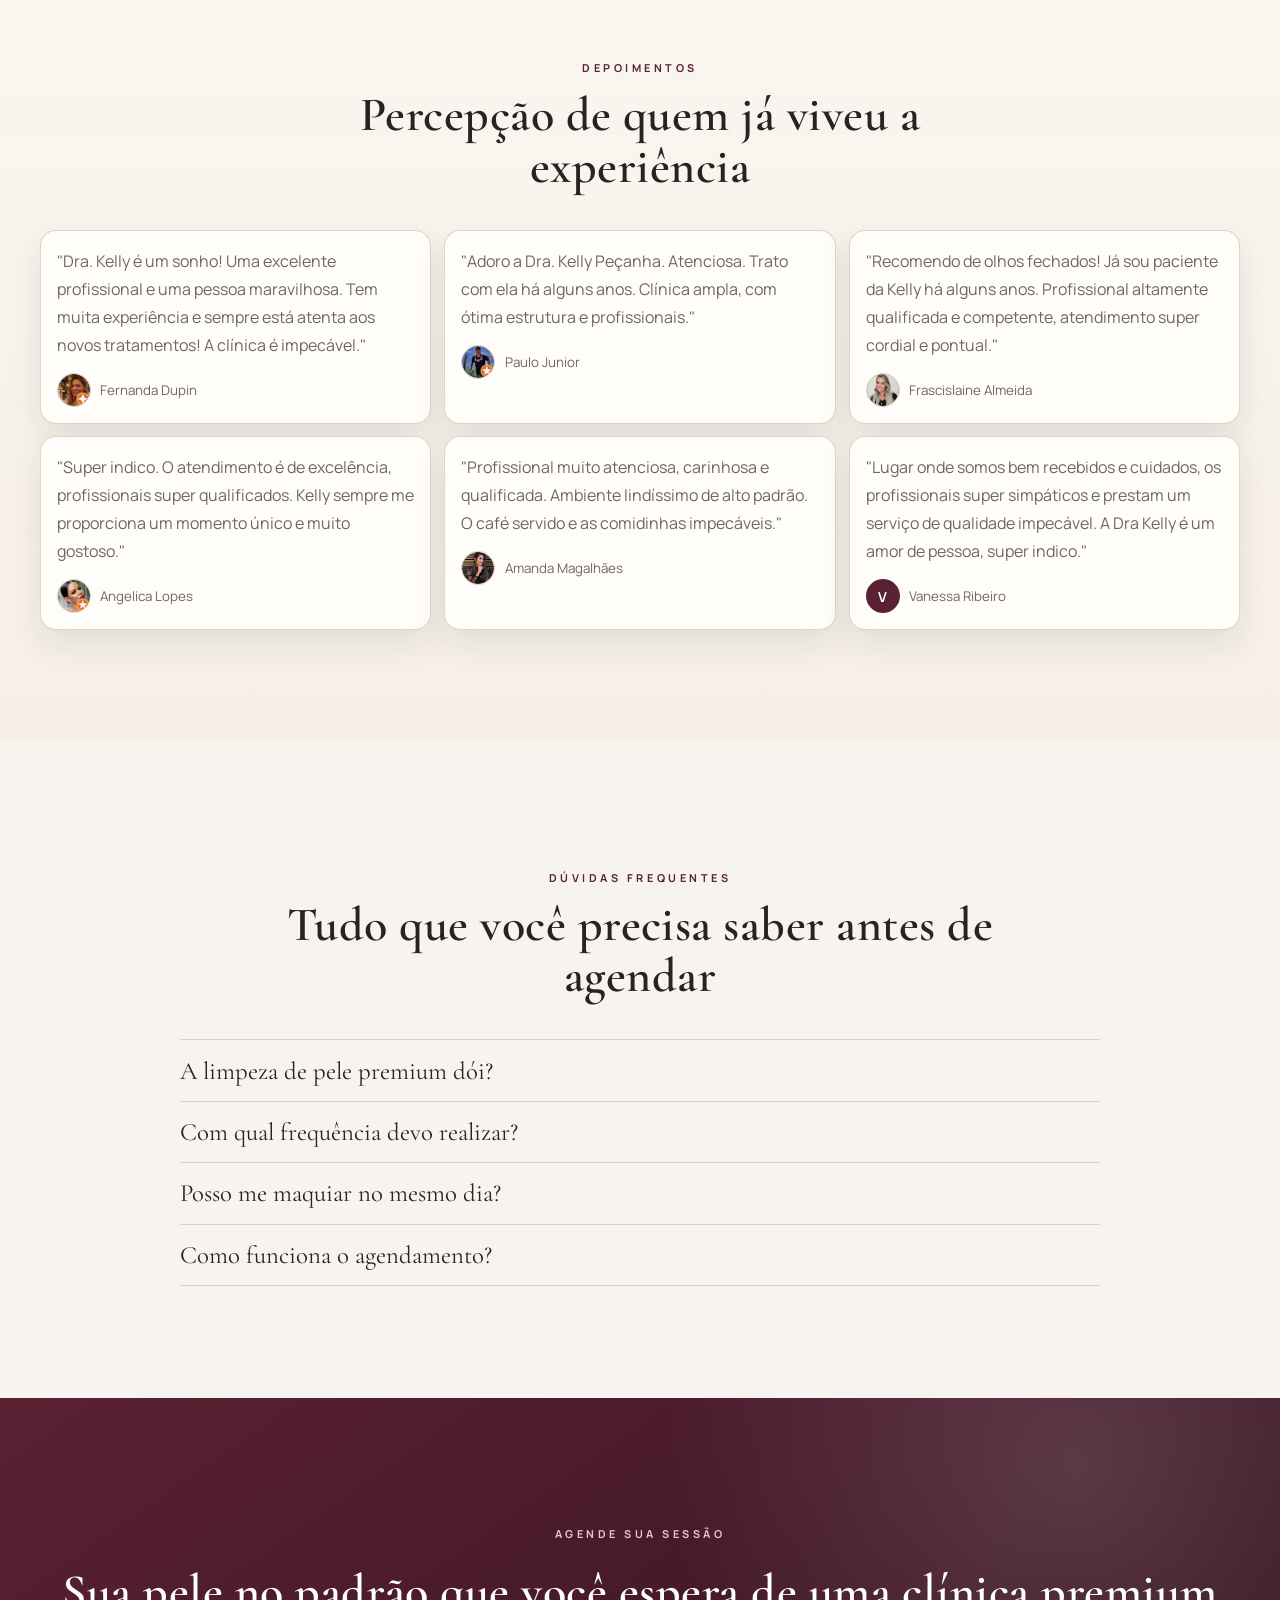
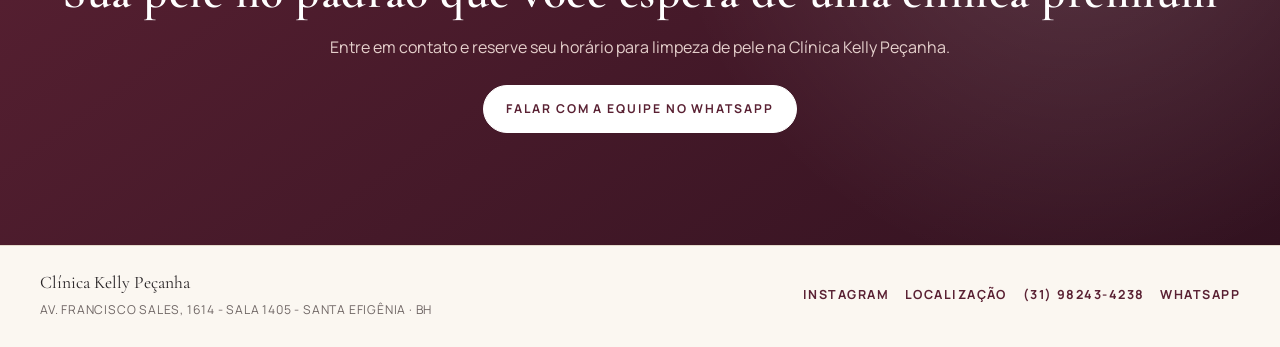
==== commit c14ac53f: "chore(leads): configure Google Sheets webhook URL" ====
--- a/index.html
+++ b/index.html
@@ -12,7 +12,7 @@
   <link rel="stylesheet" href="styles.css">
   <script defer src="script.js"></script>
 </head>
-<body data-whatsapp-base-text="Oi! Quero agendar uma limpeza de pele premium na Clínica Kelly Peçanha." data-lead-intent-text="Oi! Quero agendar uma limpeza de pele premium." data-leads-webhook-url="">
+<body data-whatsapp-base-text="Oi! Quero agendar uma limpeza de pele premium na Clínica Kelly Peçanha." data-lead-intent-text="Oi! Quero agendar uma limpeza de pele premium." data-leads-webhook-url="https://script.google.com/macros/s/AKfycbyOuHbwO9mKMXcZGJIGYr2ZcygJlvdhcpUJpVRxFY9ScprV6OAkmoPSJpO6rzSgZ57ojA/exec">
   <div class="noise-layer" aria-hidden="true"></div>
 
   <header id="navbar">
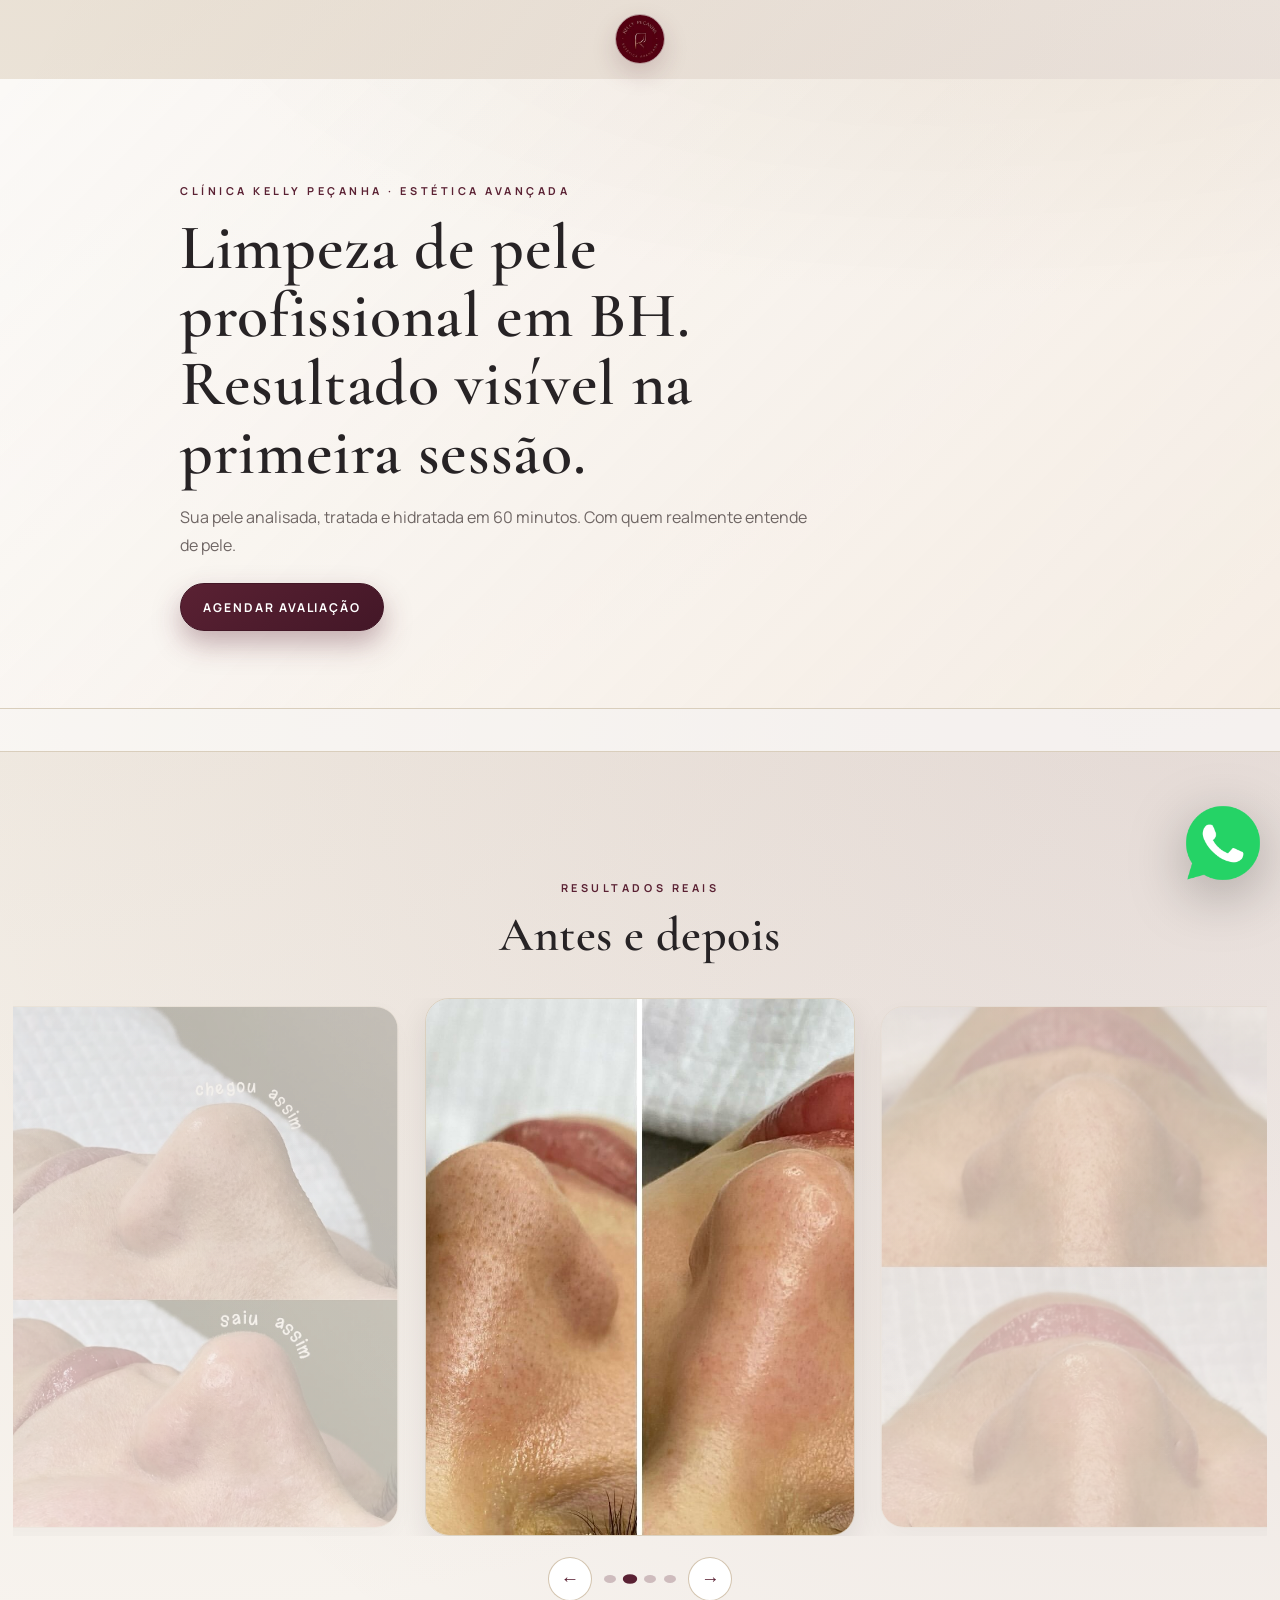
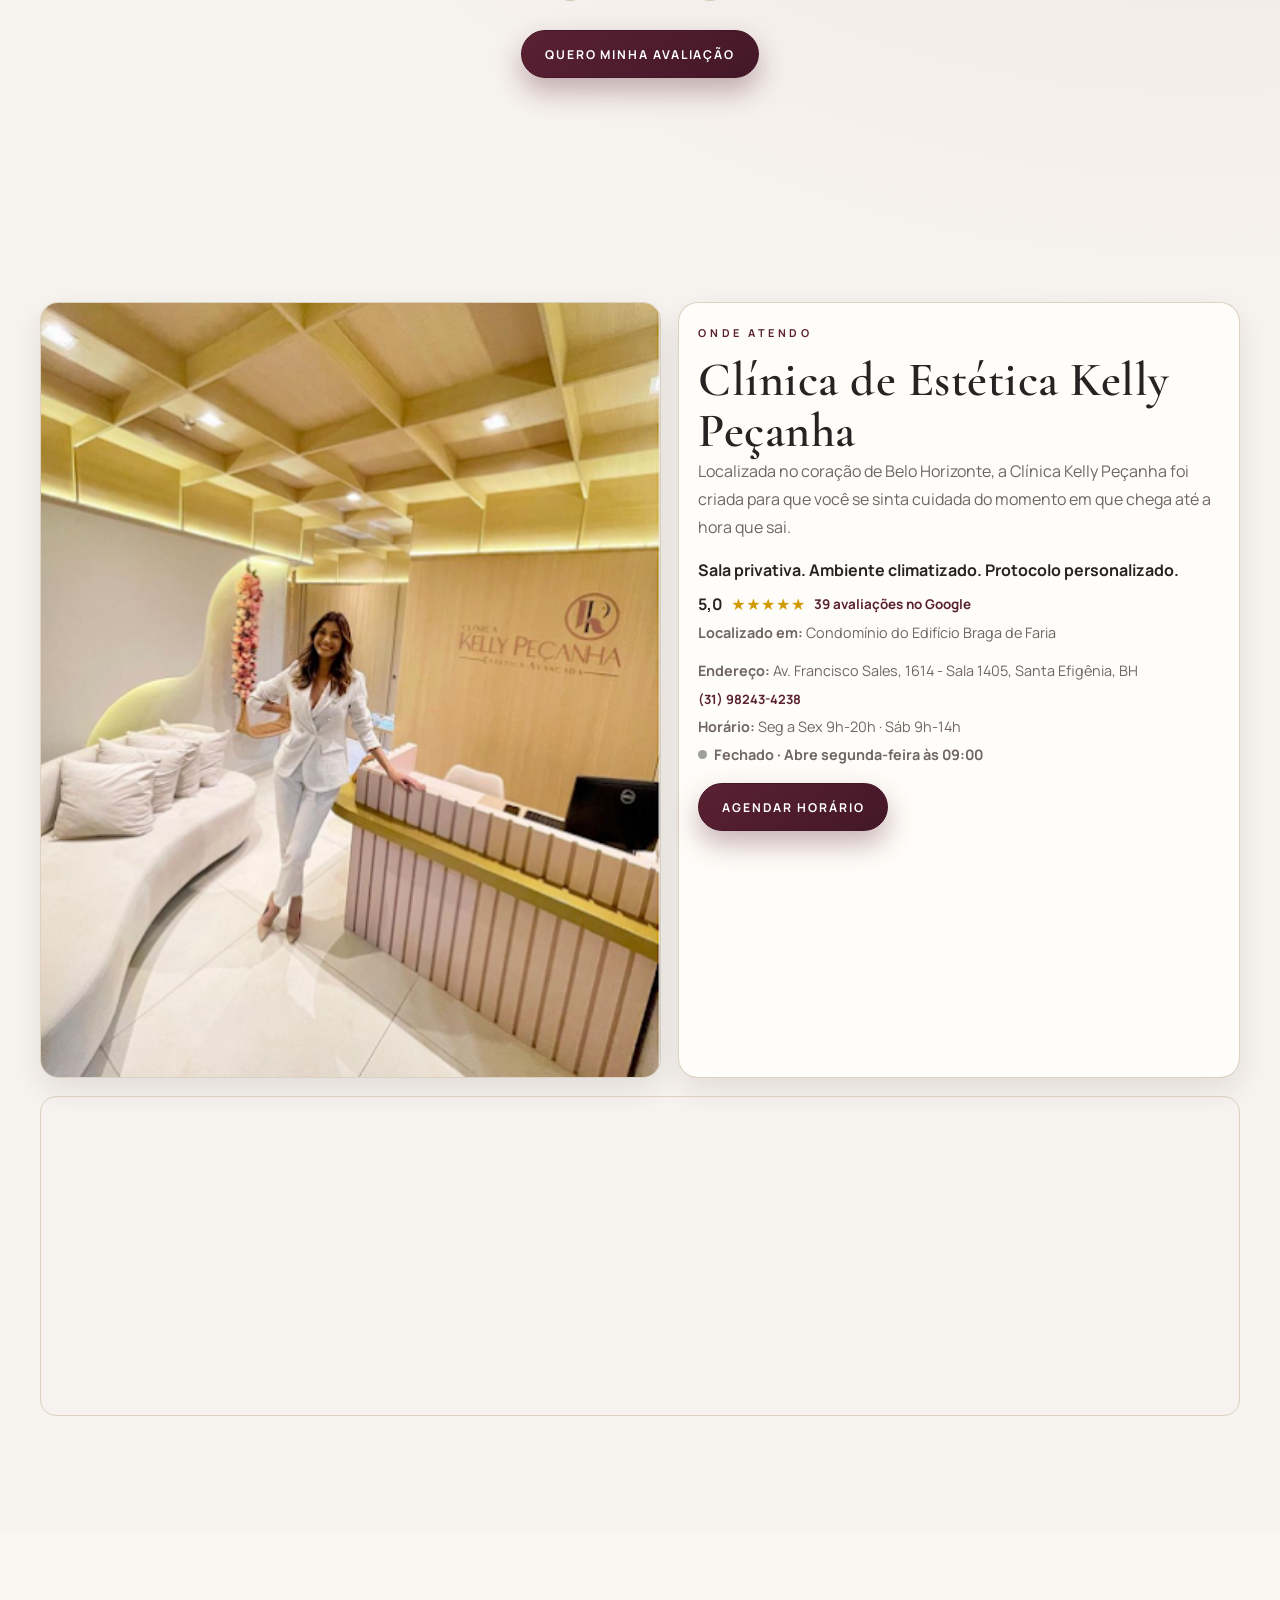
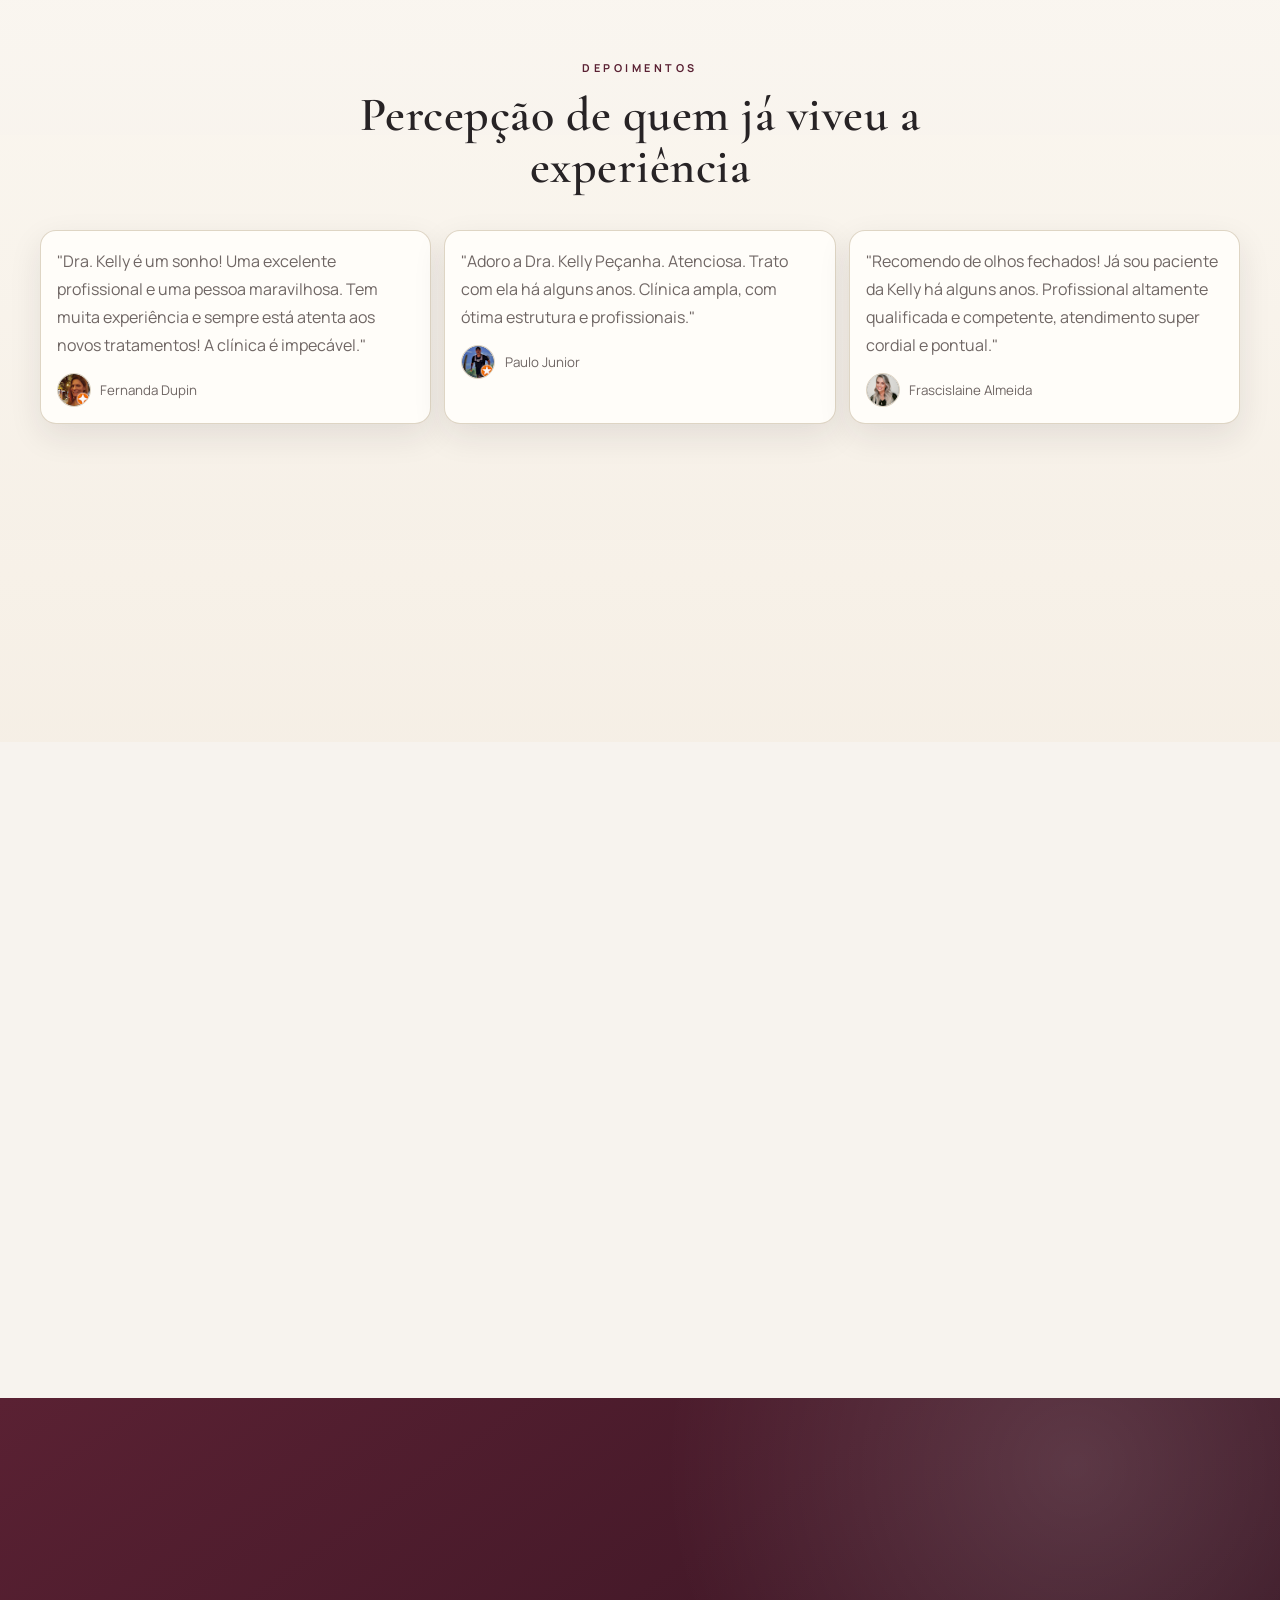
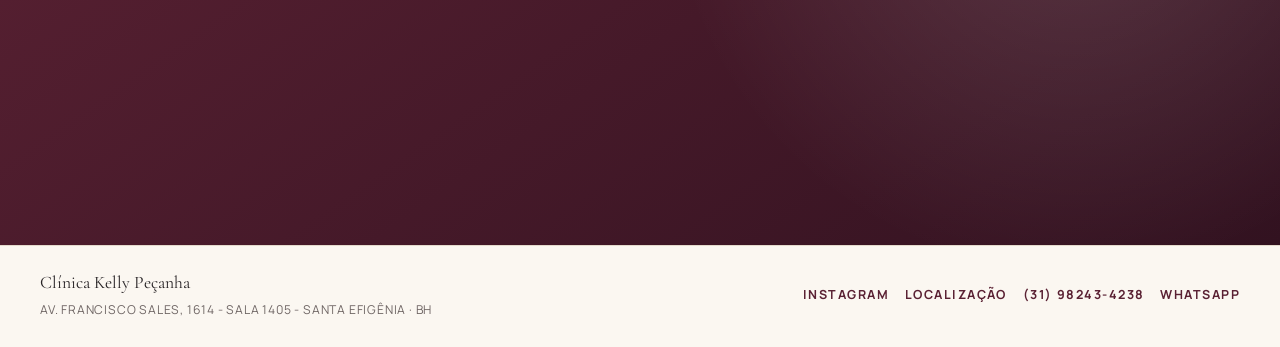
==== commit c1c3b55d: "fix(leads): improve sheet delivery with sendBeacon and compatible payload keys" ====
--- a/index.html
+++ b/index.html
@@ -241,7 +241,7 @@
     </div>
   </footer>
 
-  <a class="whatsapp-float" data-whatsapp-direct href="#" target="_blank" rel="noopener noreferrer" aria-label="Falar no WhatsApp">
+  <a class="whatsapp-float js-open-modal" data-whatsapp-direct href="#" target="_blank" rel="noopener noreferrer" aria-label="Falar no WhatsApp">
     <img src="fotos/botao-whats-2.png" alt="WhatsApp">
   </a>
 
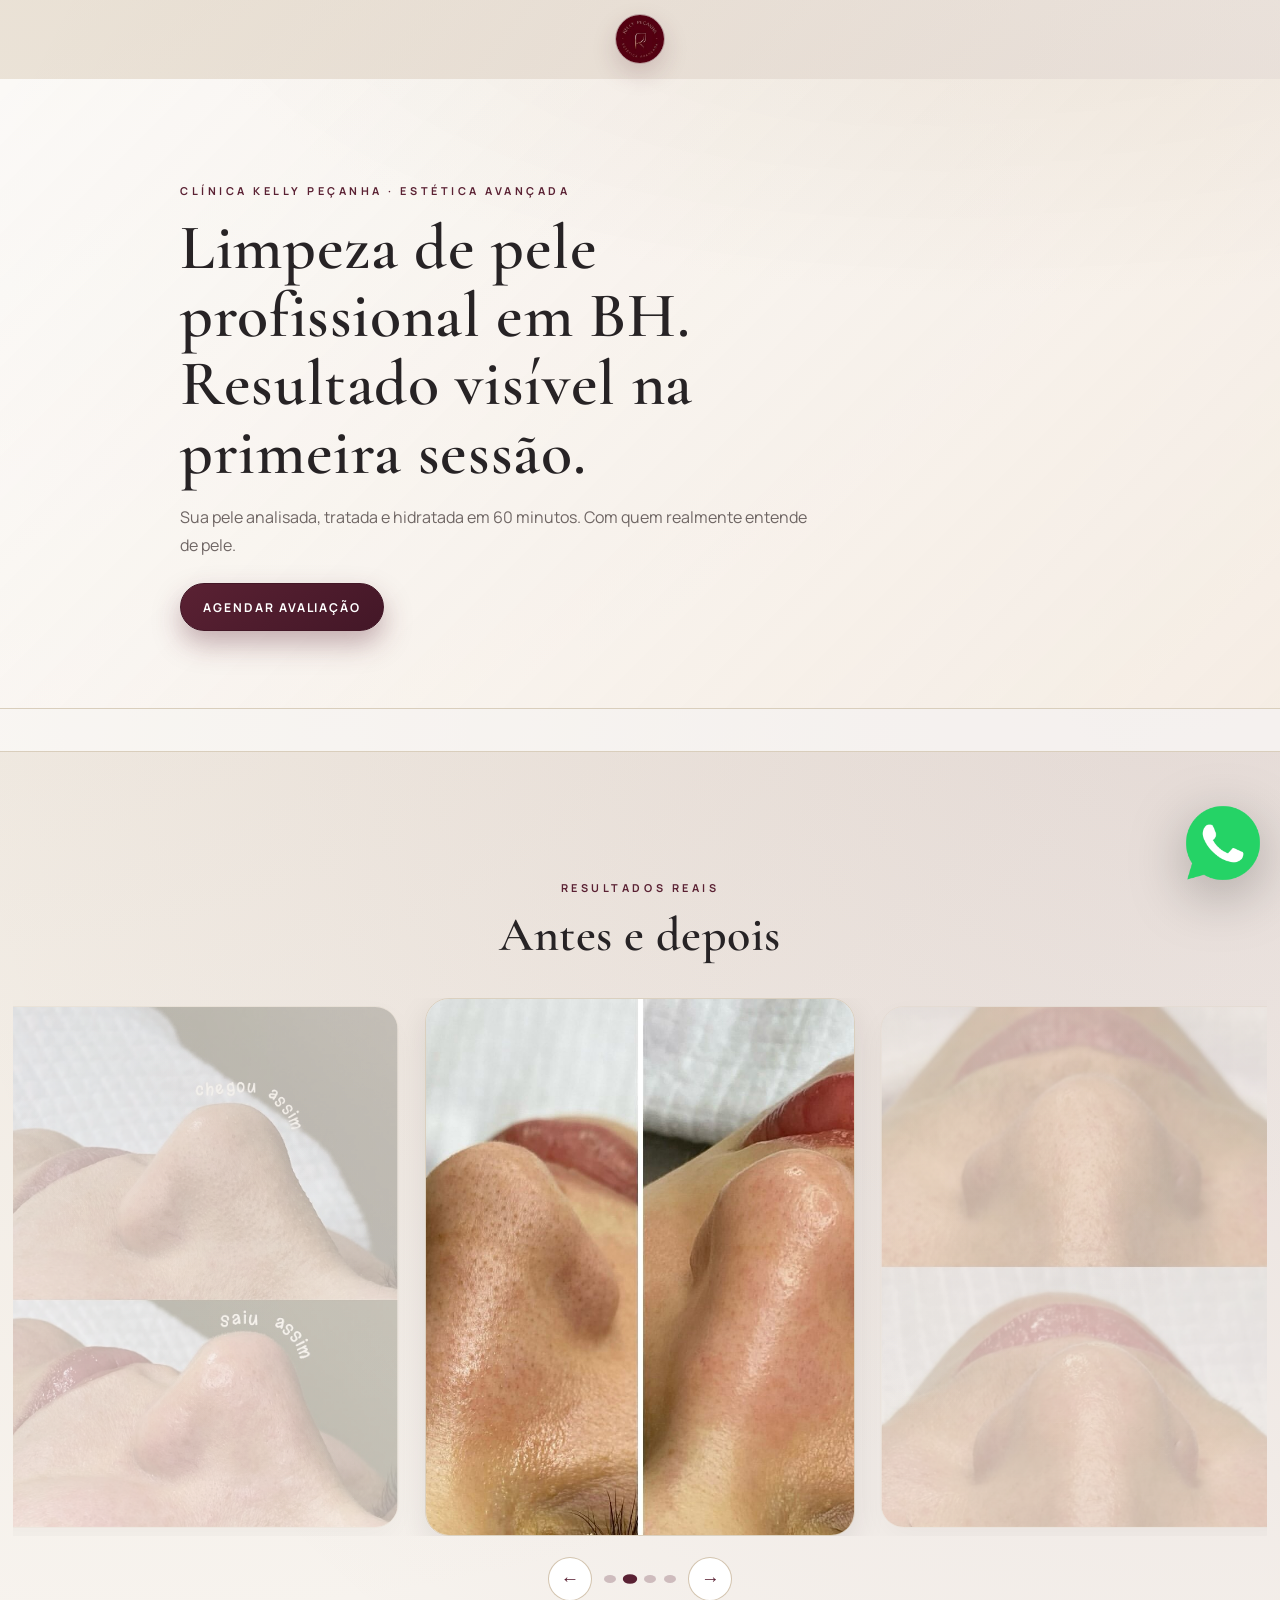
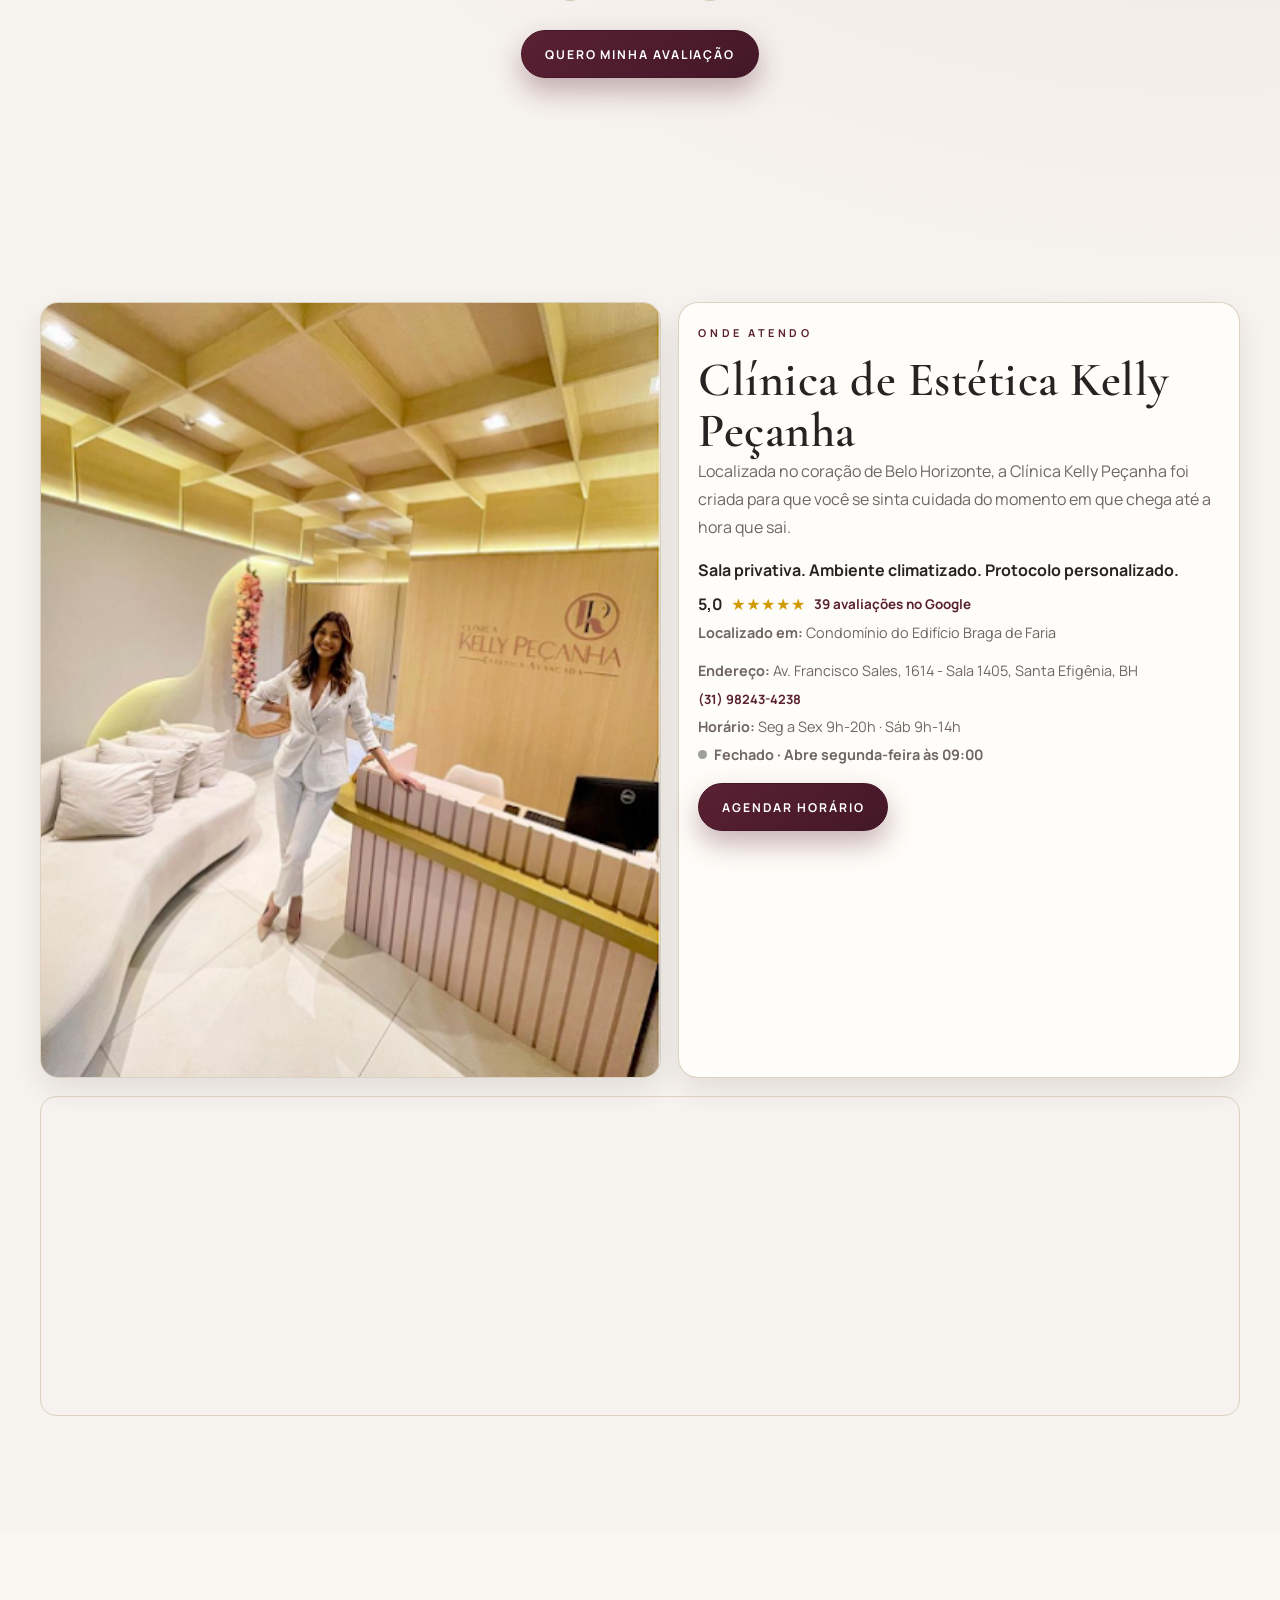
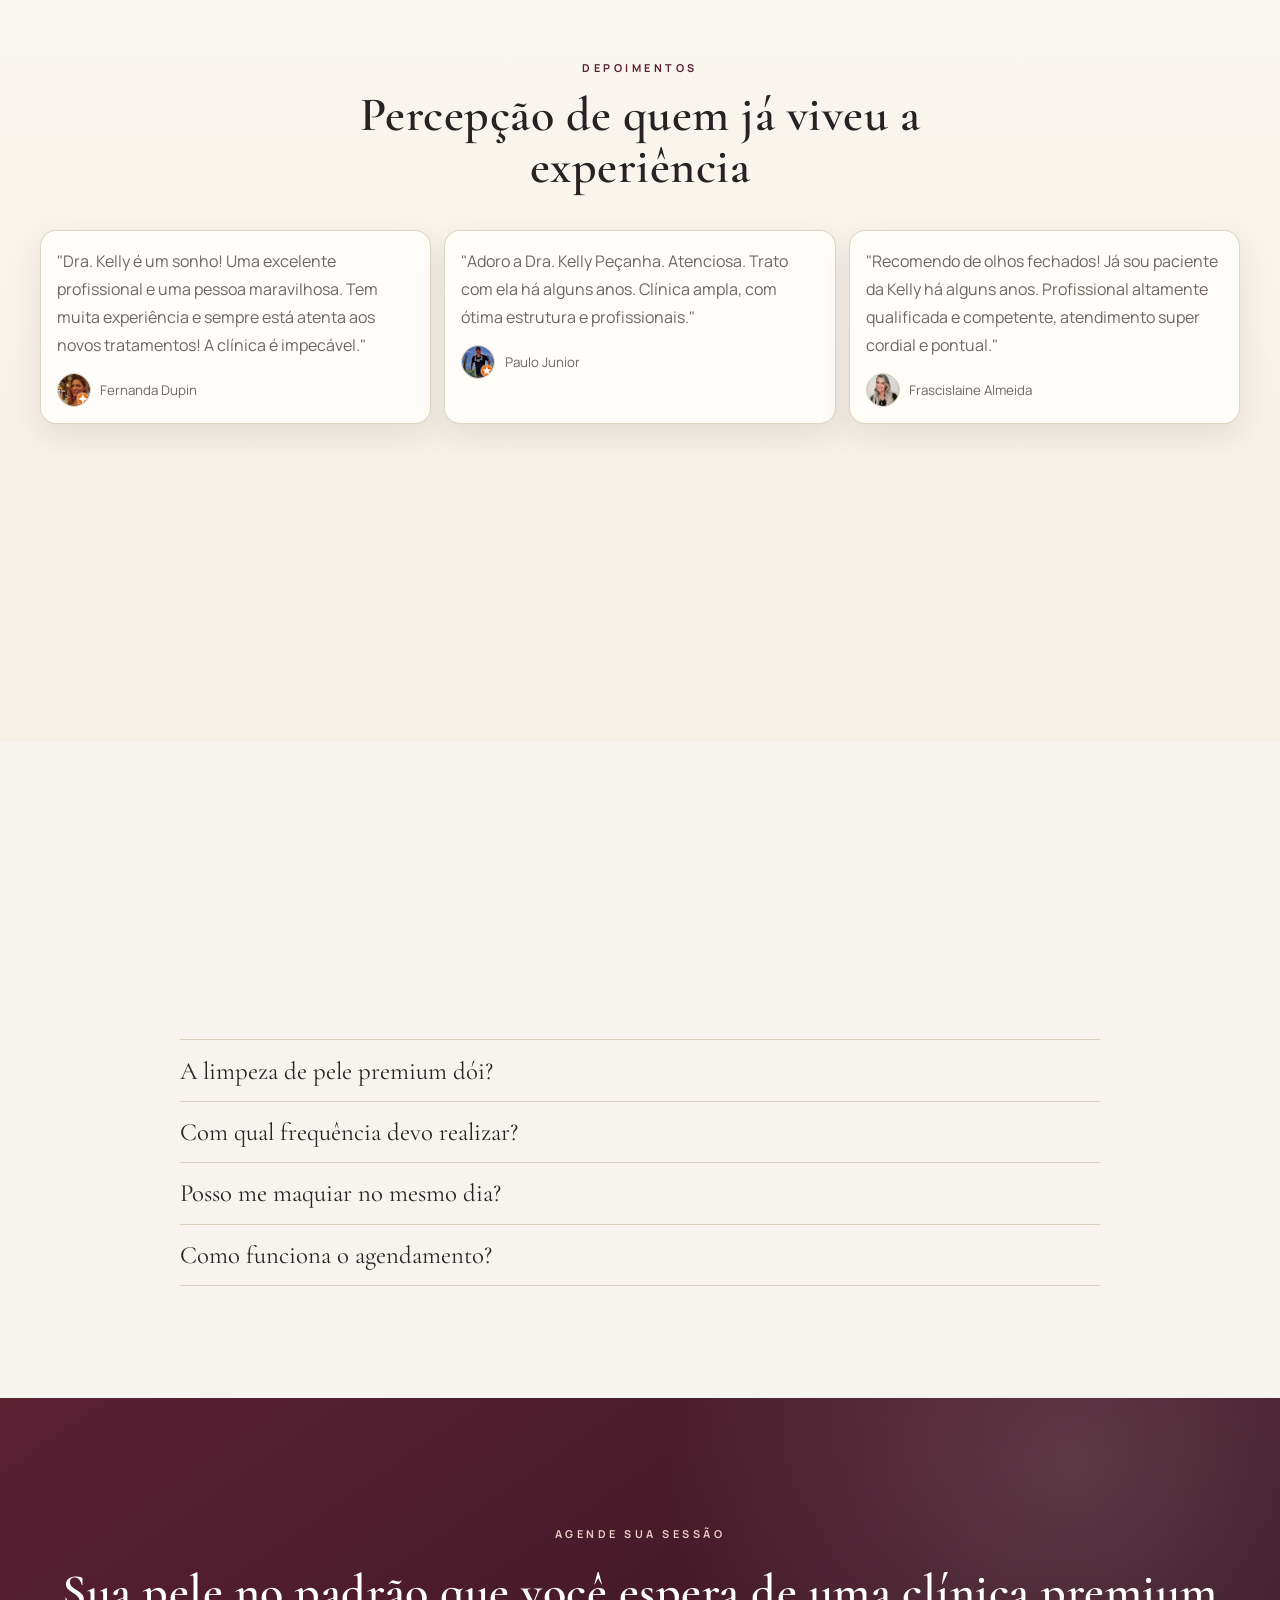
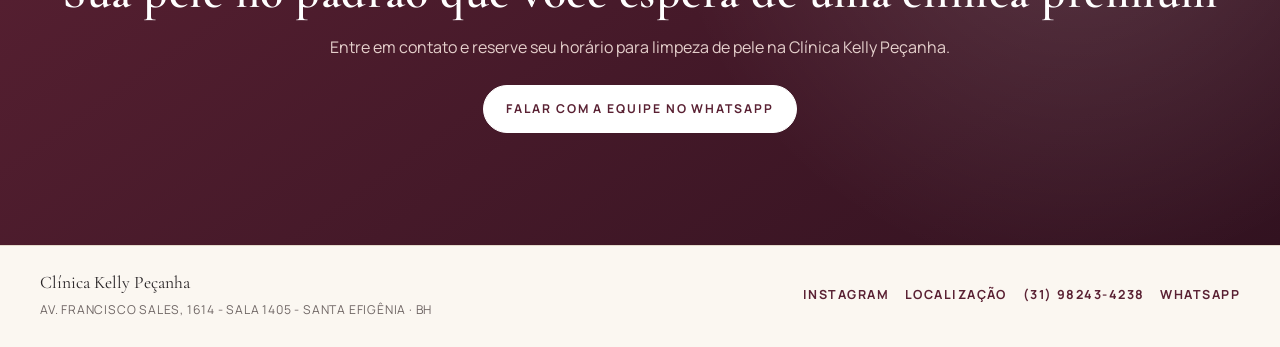
==== commit fe43b2e2: "chore(copy): update WhatsApp lead intent messages" ====
--- a/index.html
+++ b/index.html
@@ -12,7 +12,7 @@
   <link rel="stylesheet" href="styles.css">
   <script defer src="script.js"></script>
 </head>
-<body data-whatsapp-base-text="Oi! Quero agendar uma limpeza de pele premium na Clínica Kelly Peçanha." data-lead-intent-text="Oi! Quero agendar uma limpeza de pele premium." data-leads-webhook-url="https://script.google.com/macros/s/AKfycbyOuHbwO9mKMXcZGJIGYr2ZcygJlvdhcpUJpVRxFY9ScprV6OAkmoPSJpO6rzSgZ57ojA/exec">
+<body data-whatsapp-base-text="Oi, gostaria de mais informações sobre a limpeza de pele." data-lead-intent-text="Oi, gostaria de mais informações sobre a limpeza de pele." data-leads-webhook-url="https://script.google.com/macros/s/AKfycbyOuHbwO9mKMXcZGJIGYr2ZcygJlvdhcpUJpVRxFY9ScprV6OAkmoPSJpO6rzSgZ57ojA/exec">
   <div class="noise-layer" aria-hidden="true"></div>
 
   <header id="navbar">
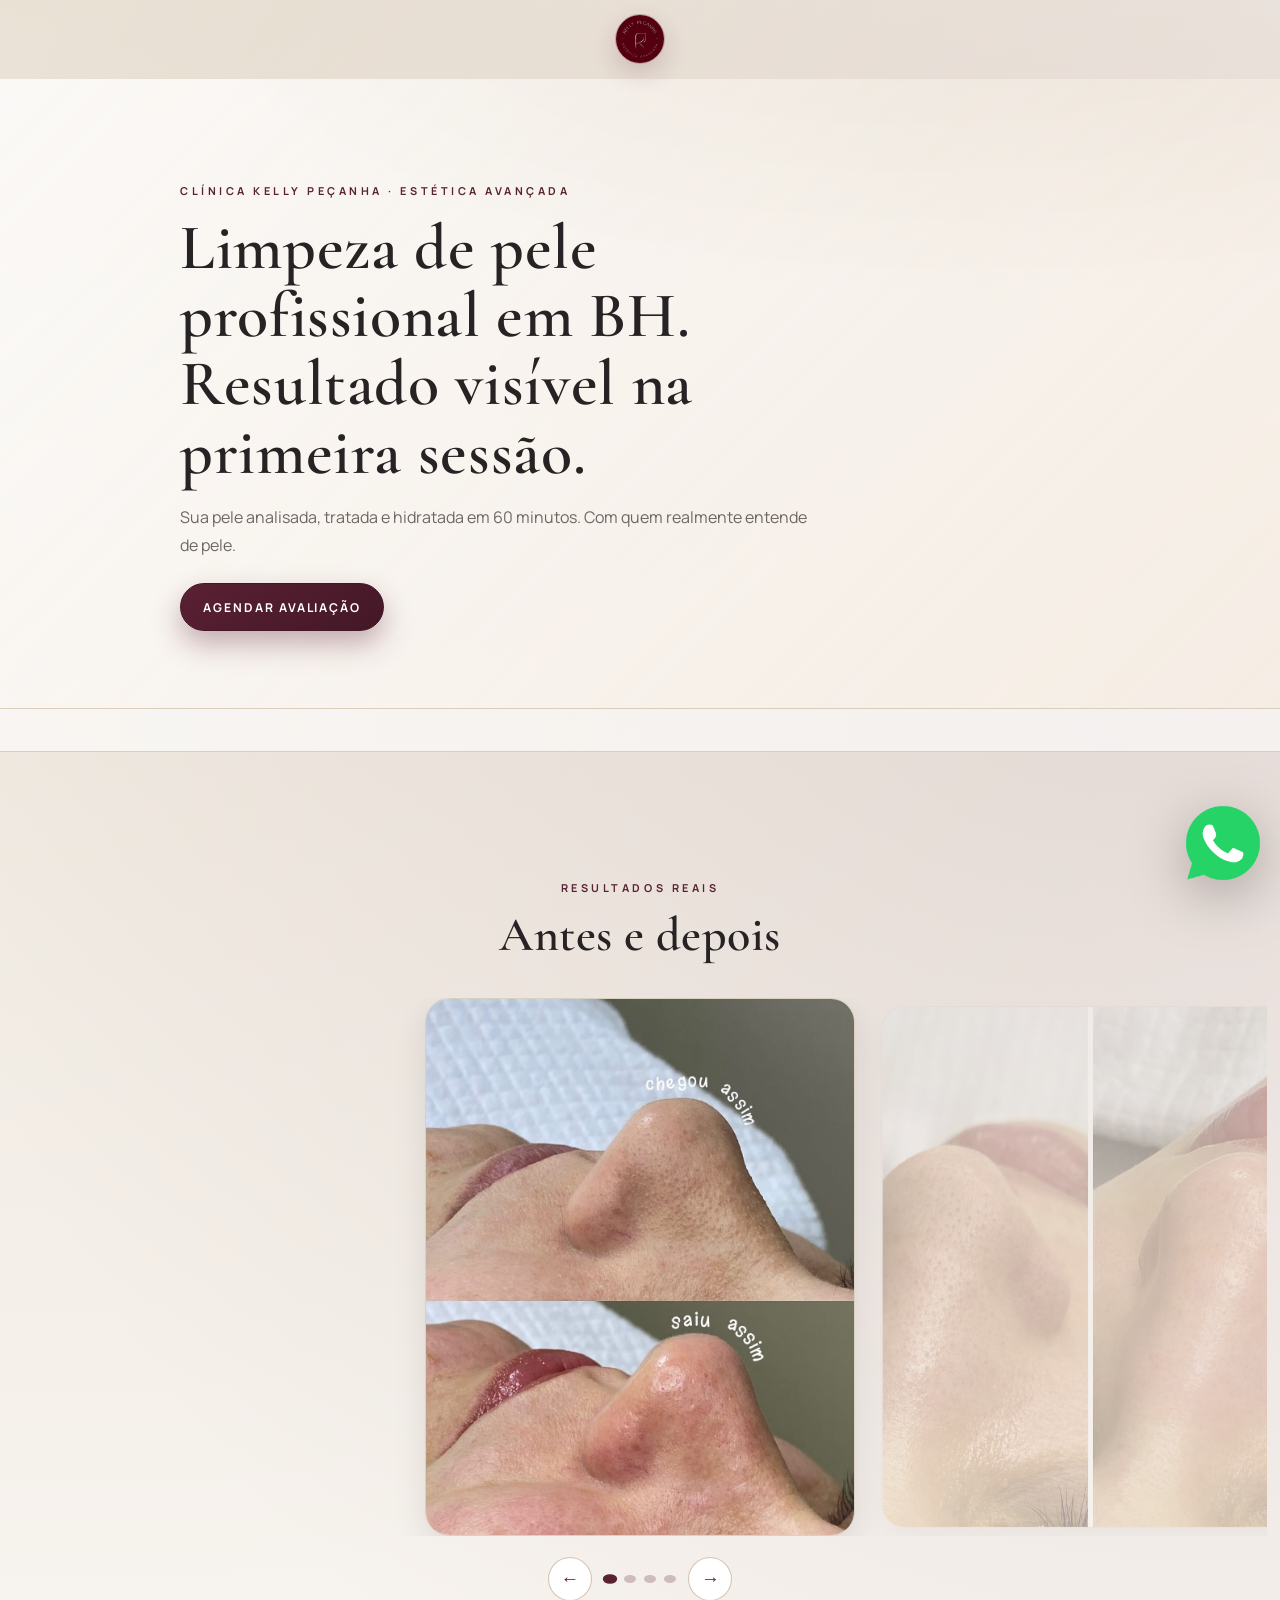
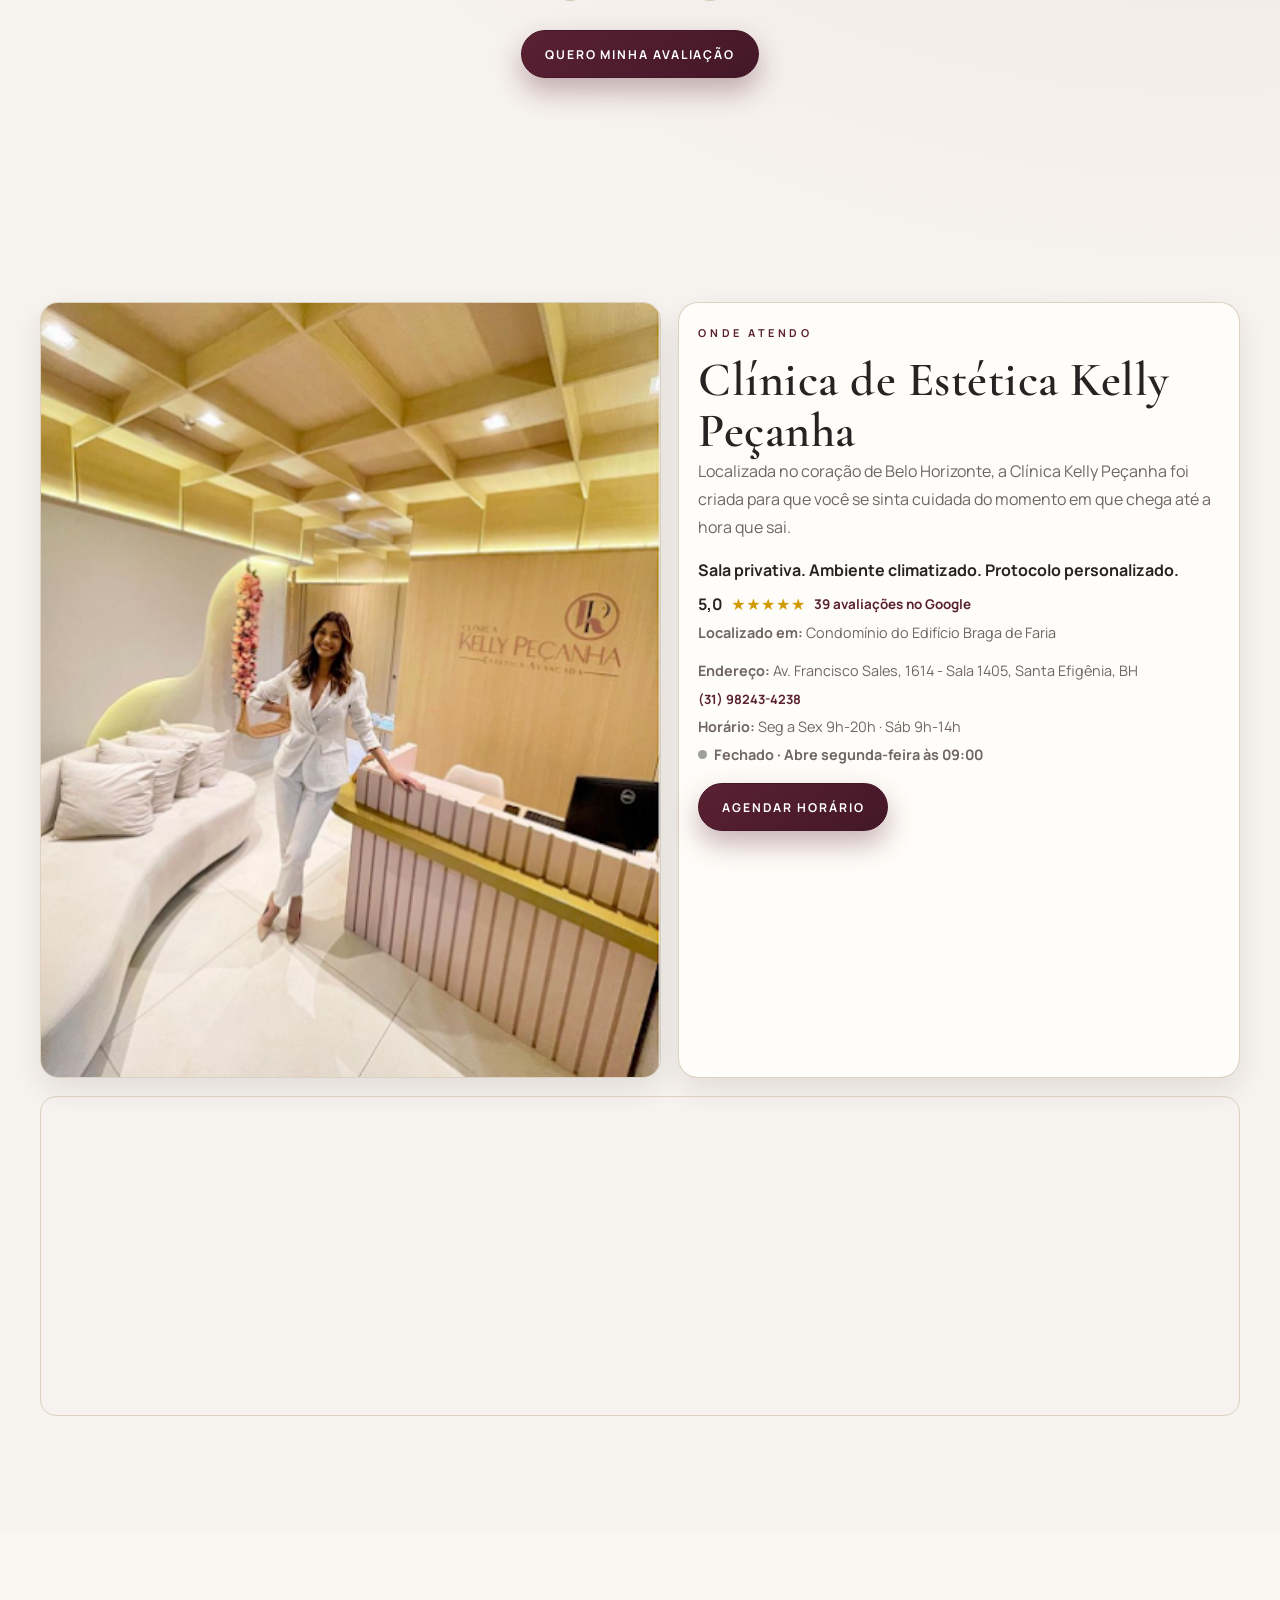
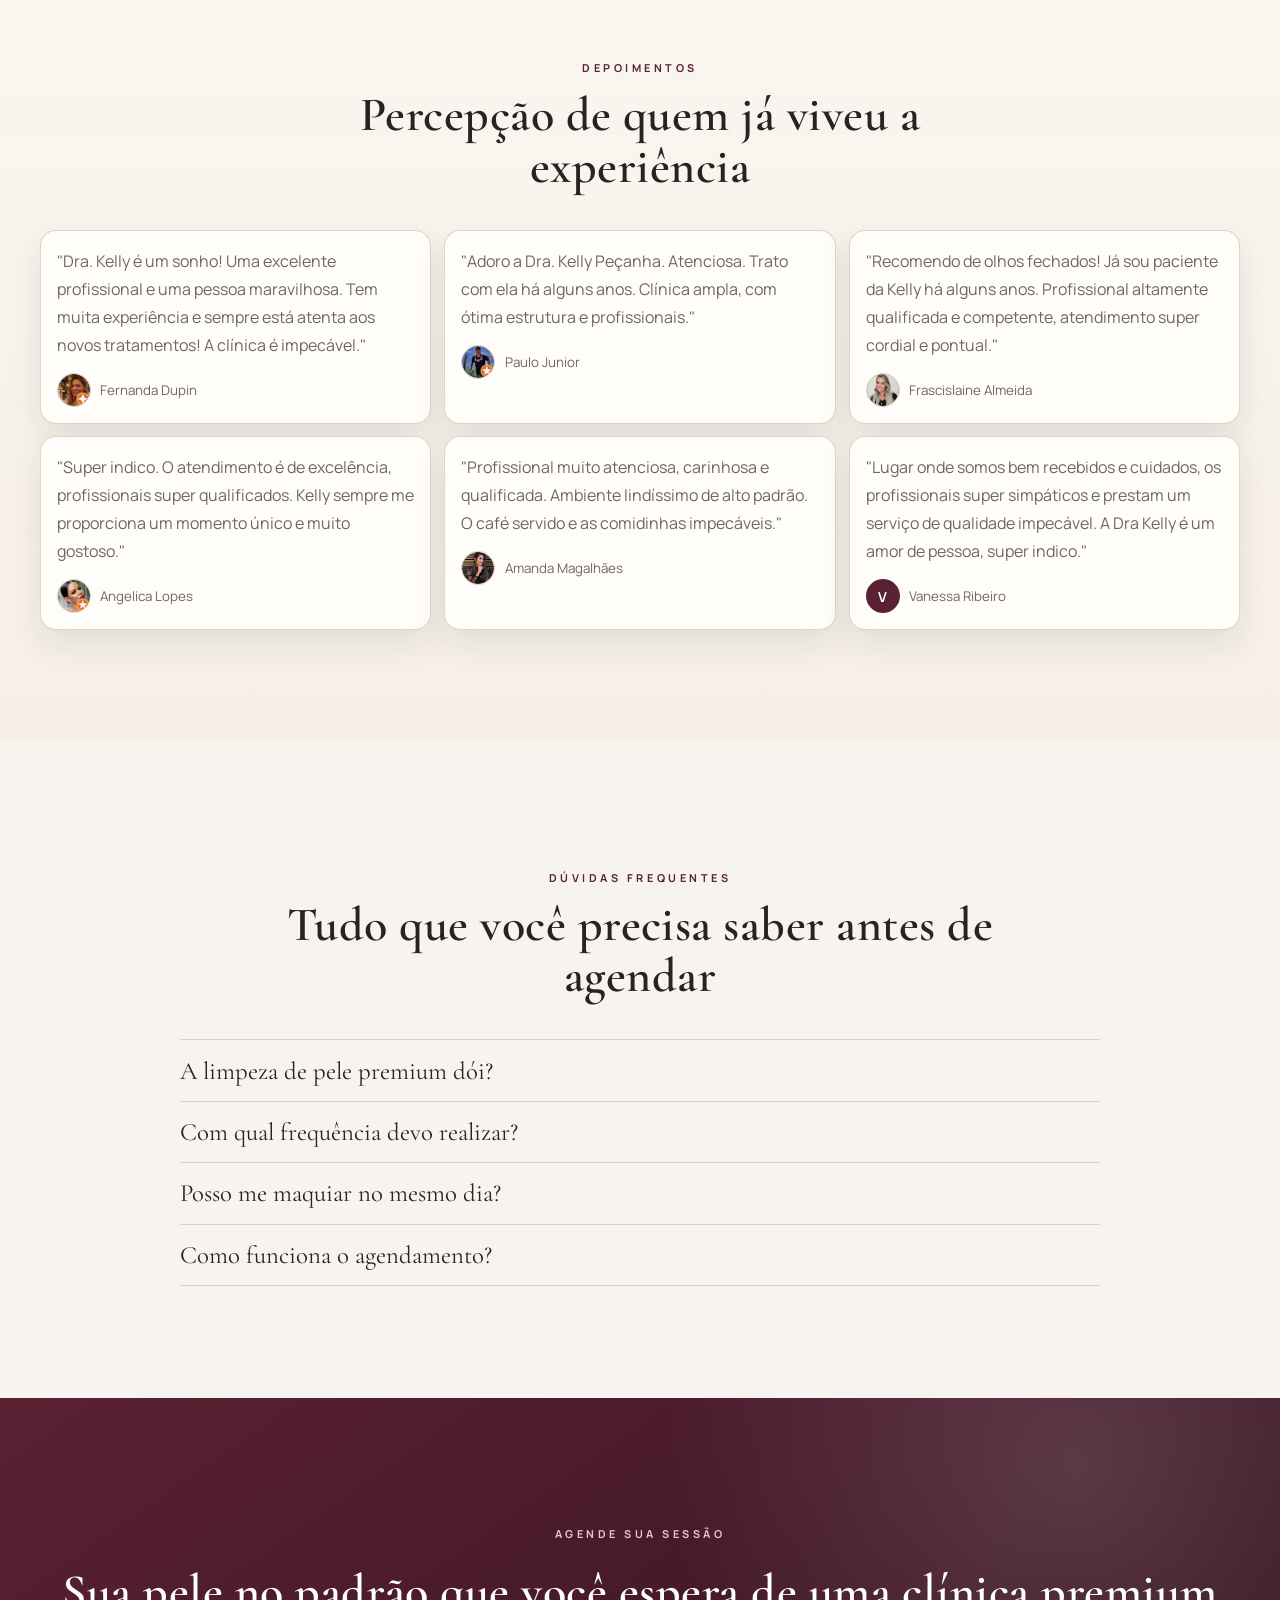
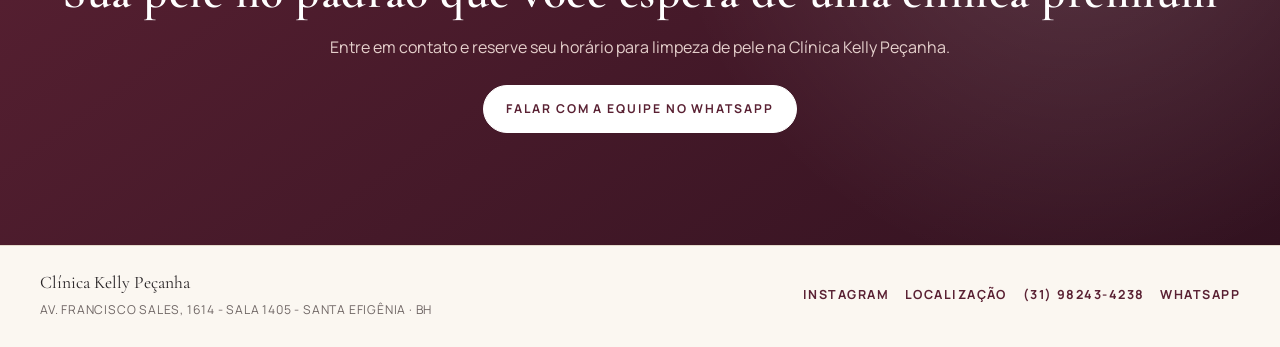
==== commit 8db2f819: "feat(tracking): add GTM and simplify WhatsApp lead message" ====
--- a/index.html
+++ b/index.html
@@ -8,11 +8,22 @@
   <link rel="icon" href="fotos/logo icone aba.jpg" type="image/jpeg">
   <link rel="preconnect" href="https://fonts.googleapis.com">
   <link rel="preconnect" href="https://fonts.gstatic.com" crossorigin>
+  <!-- Google Tag Manager -->
+  <script>(function(w,d,s,l,i){w[l]=w[l]||[];w[l].push({'gtm.start':
+  new Date().getTime(),event:'gtm.js'});var f=d.getElementsByTagName(s)[0],
+  j=d.createElement(s),dl=l!='dataLayer'?'&l='+l:'';j.async=true;j.src=
+  'https://www.googletagmanager.com/gtm.js?id='+i+dl;f.parentNode.insertBefore(j,f);
+  })(window,document,'script','dataLayer','GTM-P43BBTN7');</script>
+  <!-- End Google Tag Manager -->
   <link href="https://fonts.googleapis.com/css2?family=Cormorant+Garamond:wght@400;500;600;700&family=Manrope:wght@400;500;600;700&display=swap" rel="stylesheet">
   <link rel="stylesheet" href="styles.css">
   <script defer src="script.js"></script>
 </head>
 <body data-whatsapp-base-text="Oi, gostaria de mais informações sobre a limpeza de pele." data-lead-intent-text="Oi, gostaria de mais informações sobre a limpeza de pele." data-leads-webhook-url="https://script.google.com/macros/s/AKfycbyOuHbwO9mKMXcZGJIGYr2ZcygJlvdhcpUJpVRxFY9ScprV6OAkmoPSJpO6rzSgZ57ojA/exec">
+  <!-- Google Tag Manager (noscript) -->
+  <noscript><iframe src="https://www.googletagmanager.com/ns.html?id=GTM-P43BBTN7"
+  height="0" width="0" style="display:none;visibility:hidden"></iframe></noscript>
+  <!-- End Google Tag Manager (noscript) -->
   <div class="noise-layer" aria-hidden="true"></div>
 
   <header id="navbar">
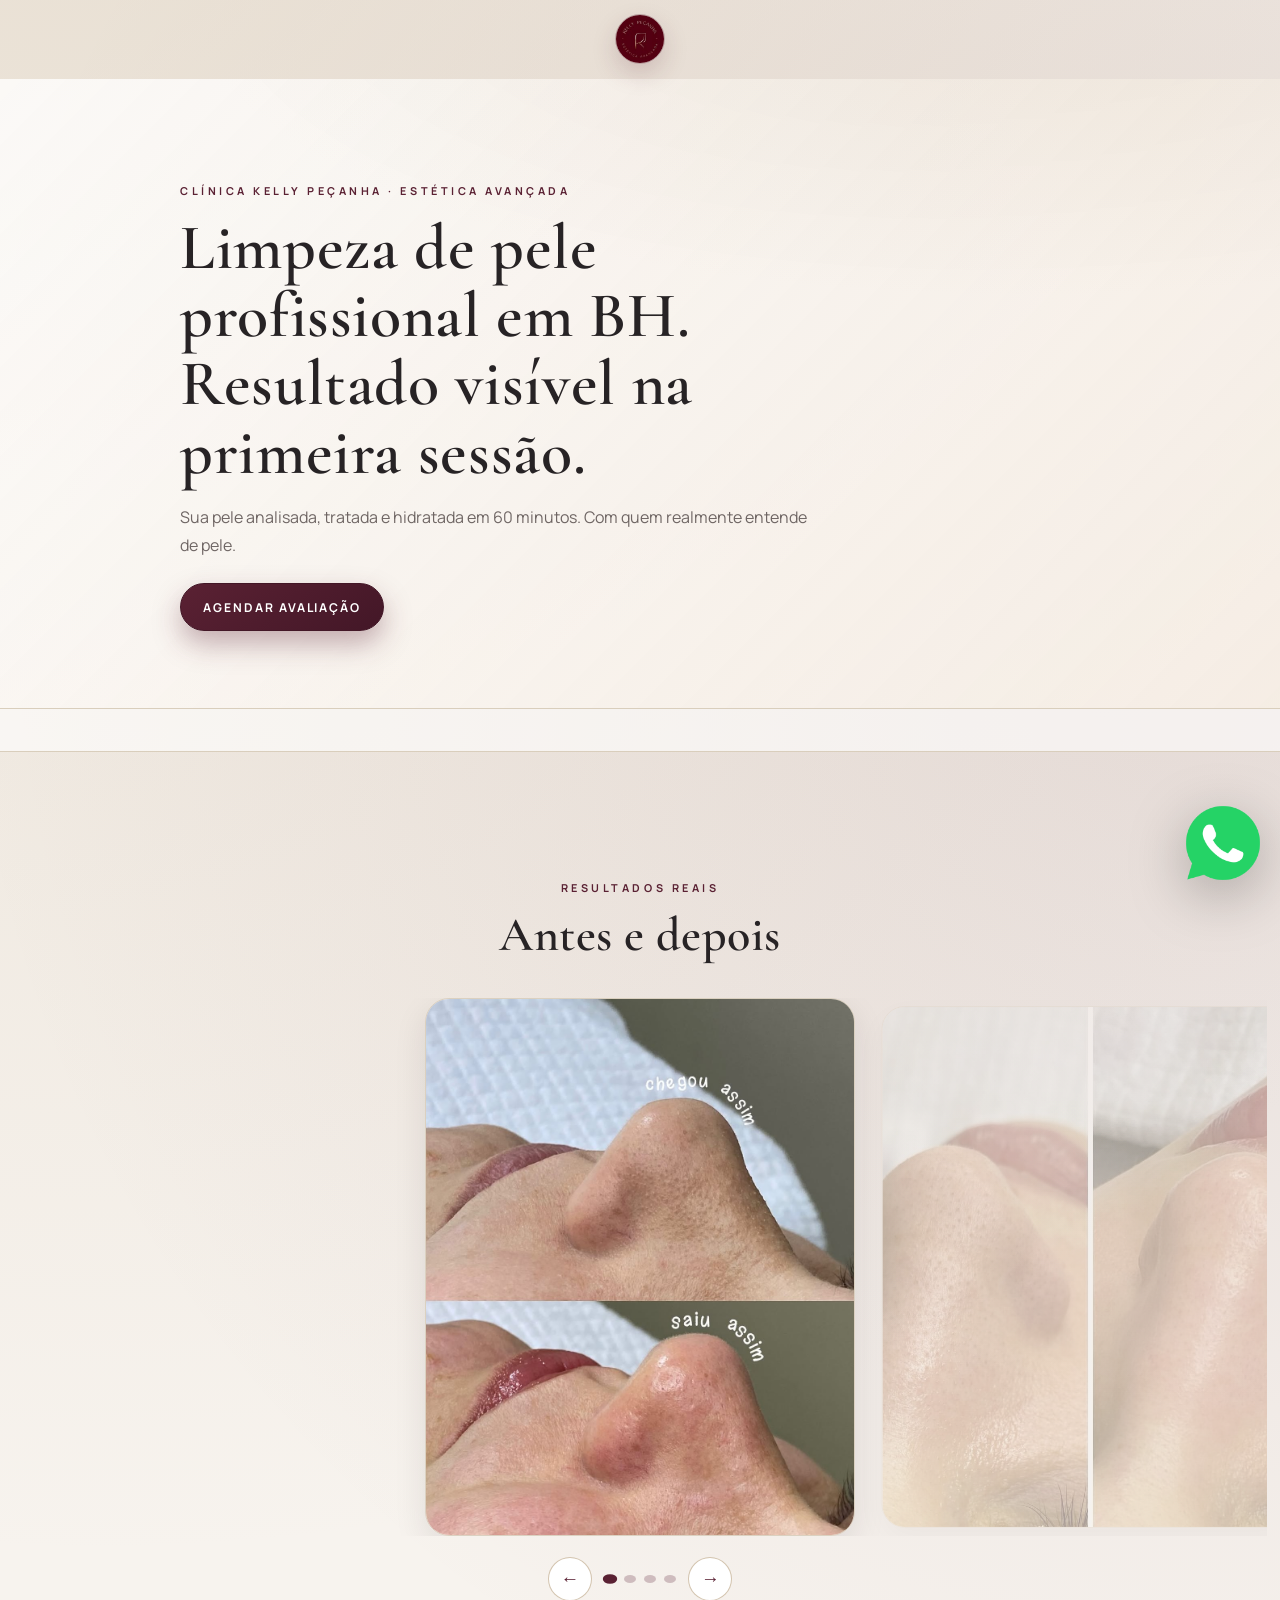
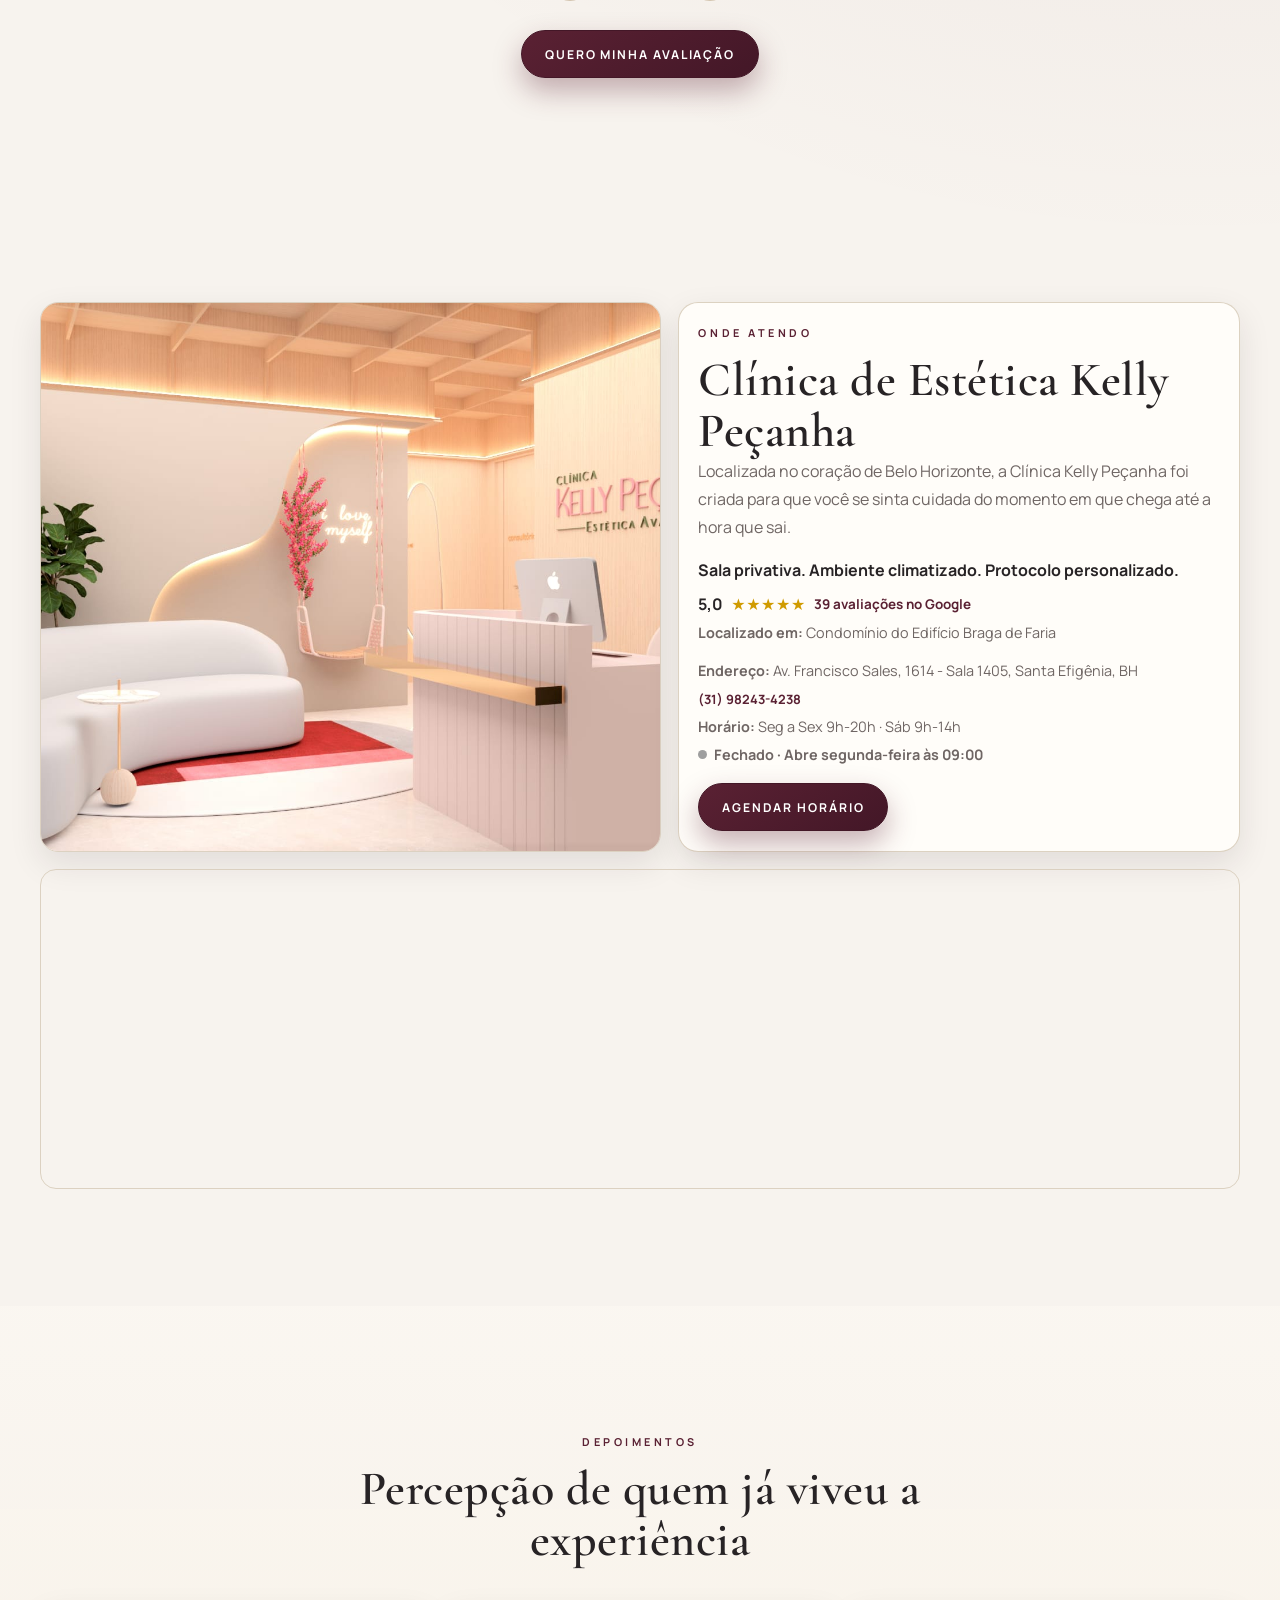
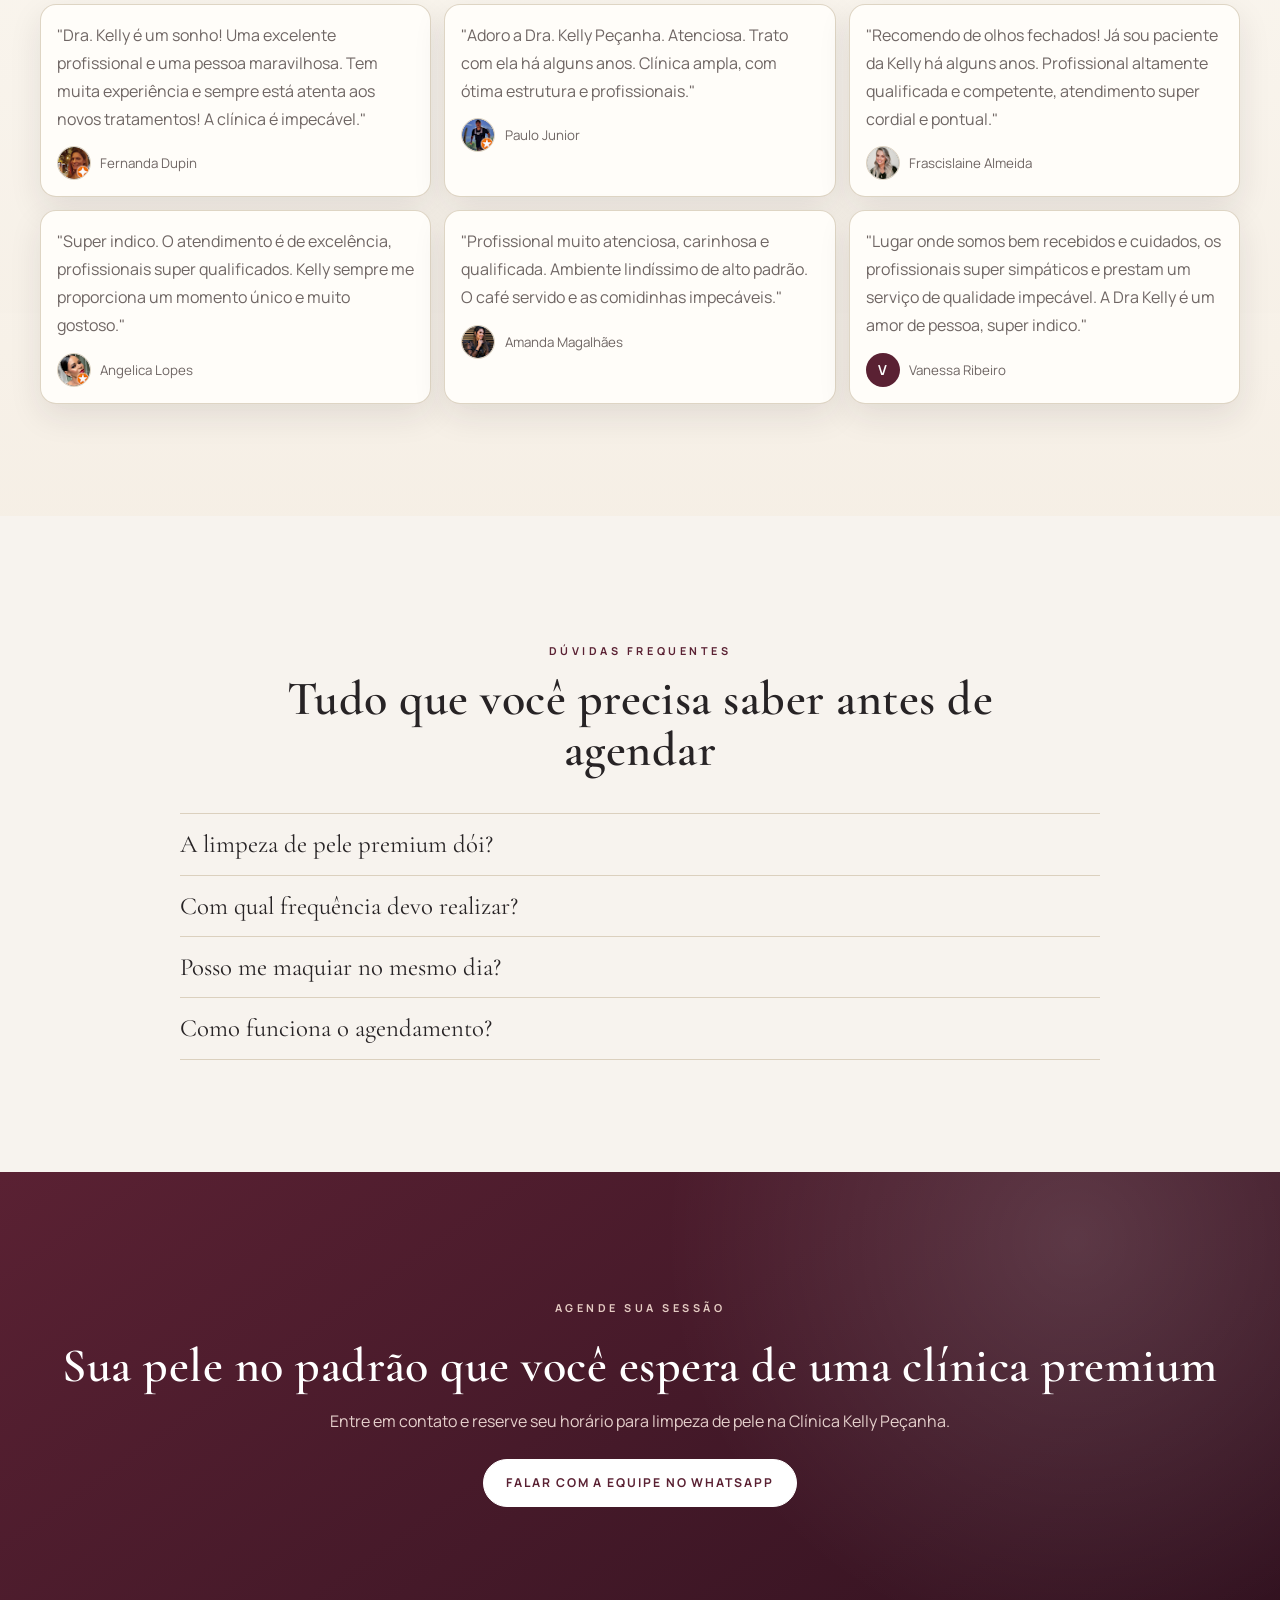
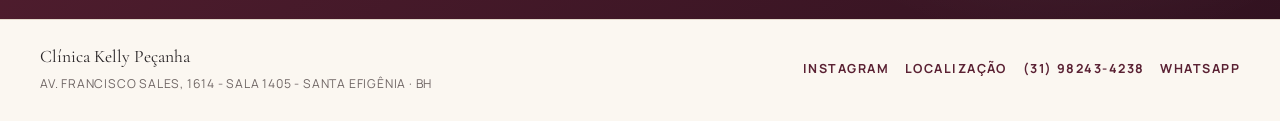
==== commit bc4c8815: "fix: improve mobile lead dispatch and update clinic photo" ====
--- a/index.html
+++ b/index.html
@@ -113,7 +113,7 @@
     <section id="clinica" class="section">
       <div class="container clinic-layout">
         <div class="clinic-gallery clinic-gallery--single animate-on-scroll">
-          <img src="fotos/clinica/2024-06-04.webp" alt="Ambiente da clínica">
+          <img src="fotos/clinica/foto nova clinica.jpg" alt="Ambiente da clínica">
         </div>
 
         <article class="clinic-card animate-on-scroll">
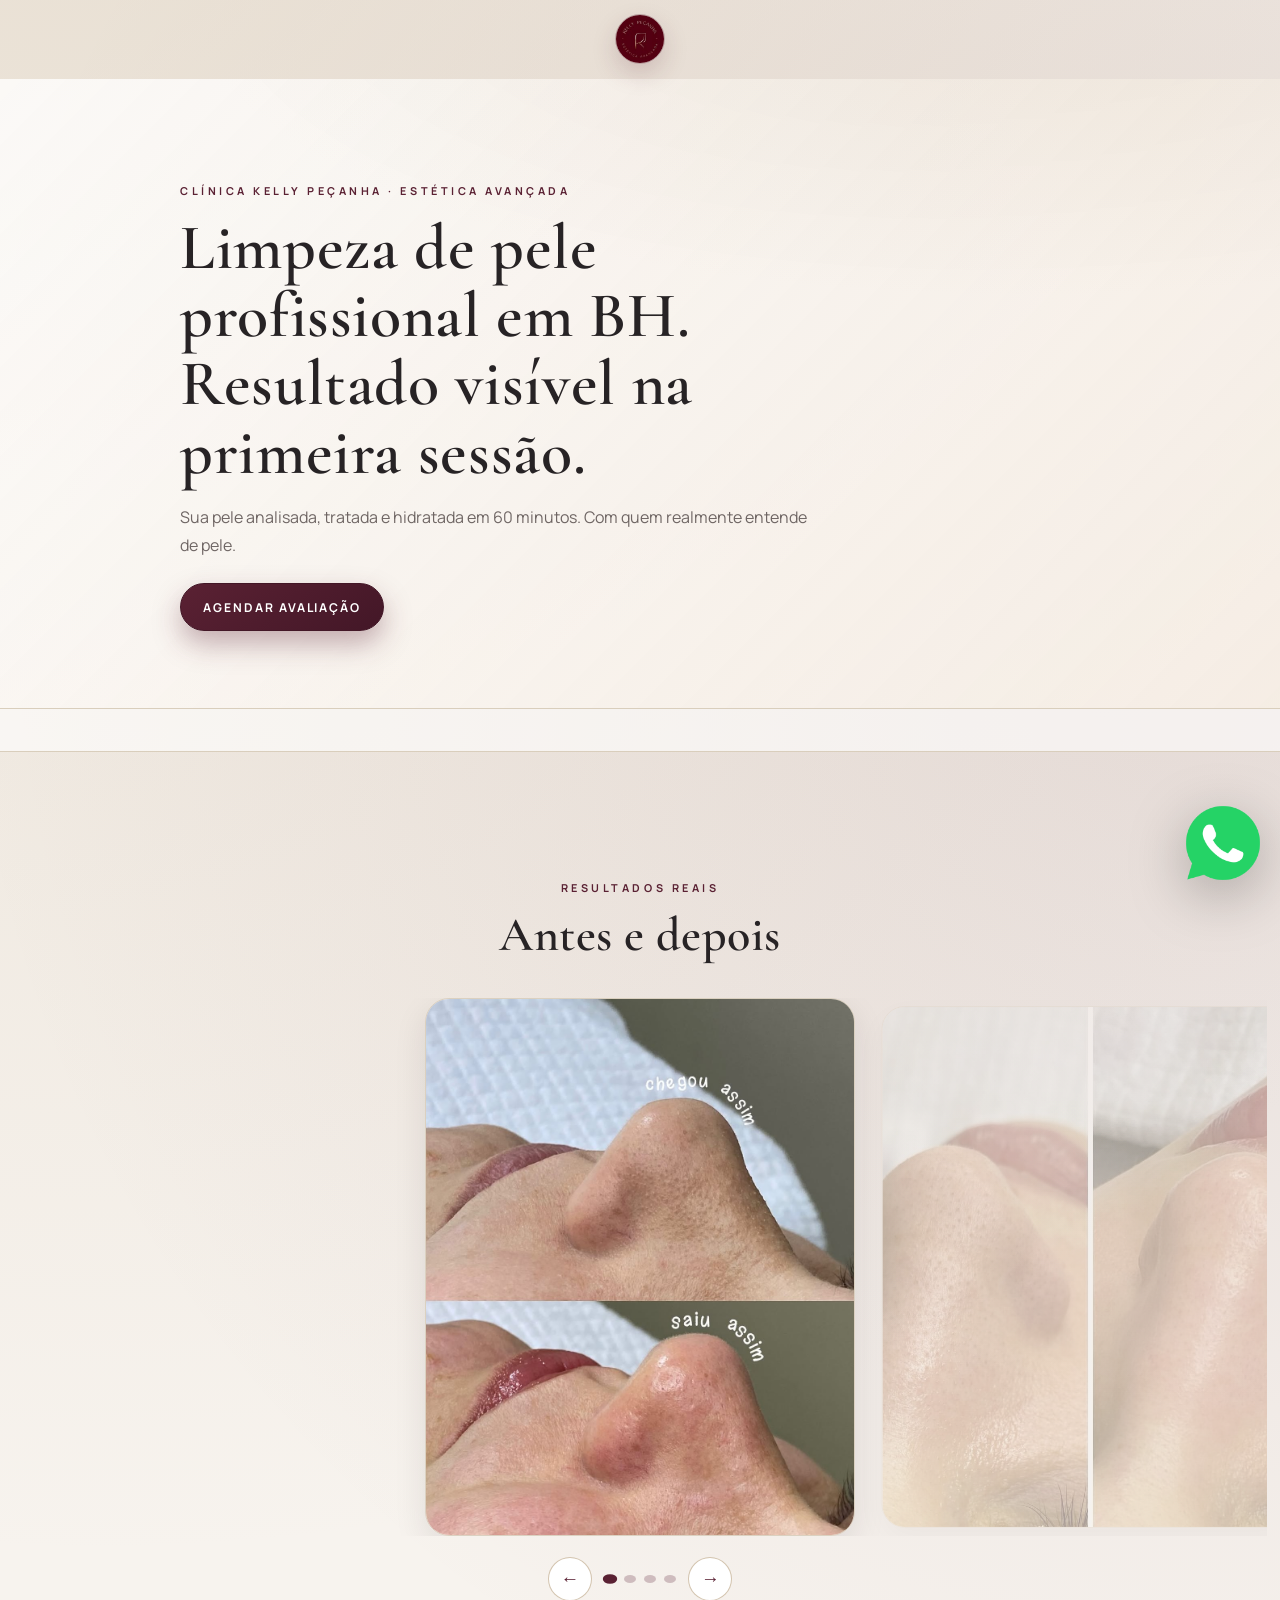
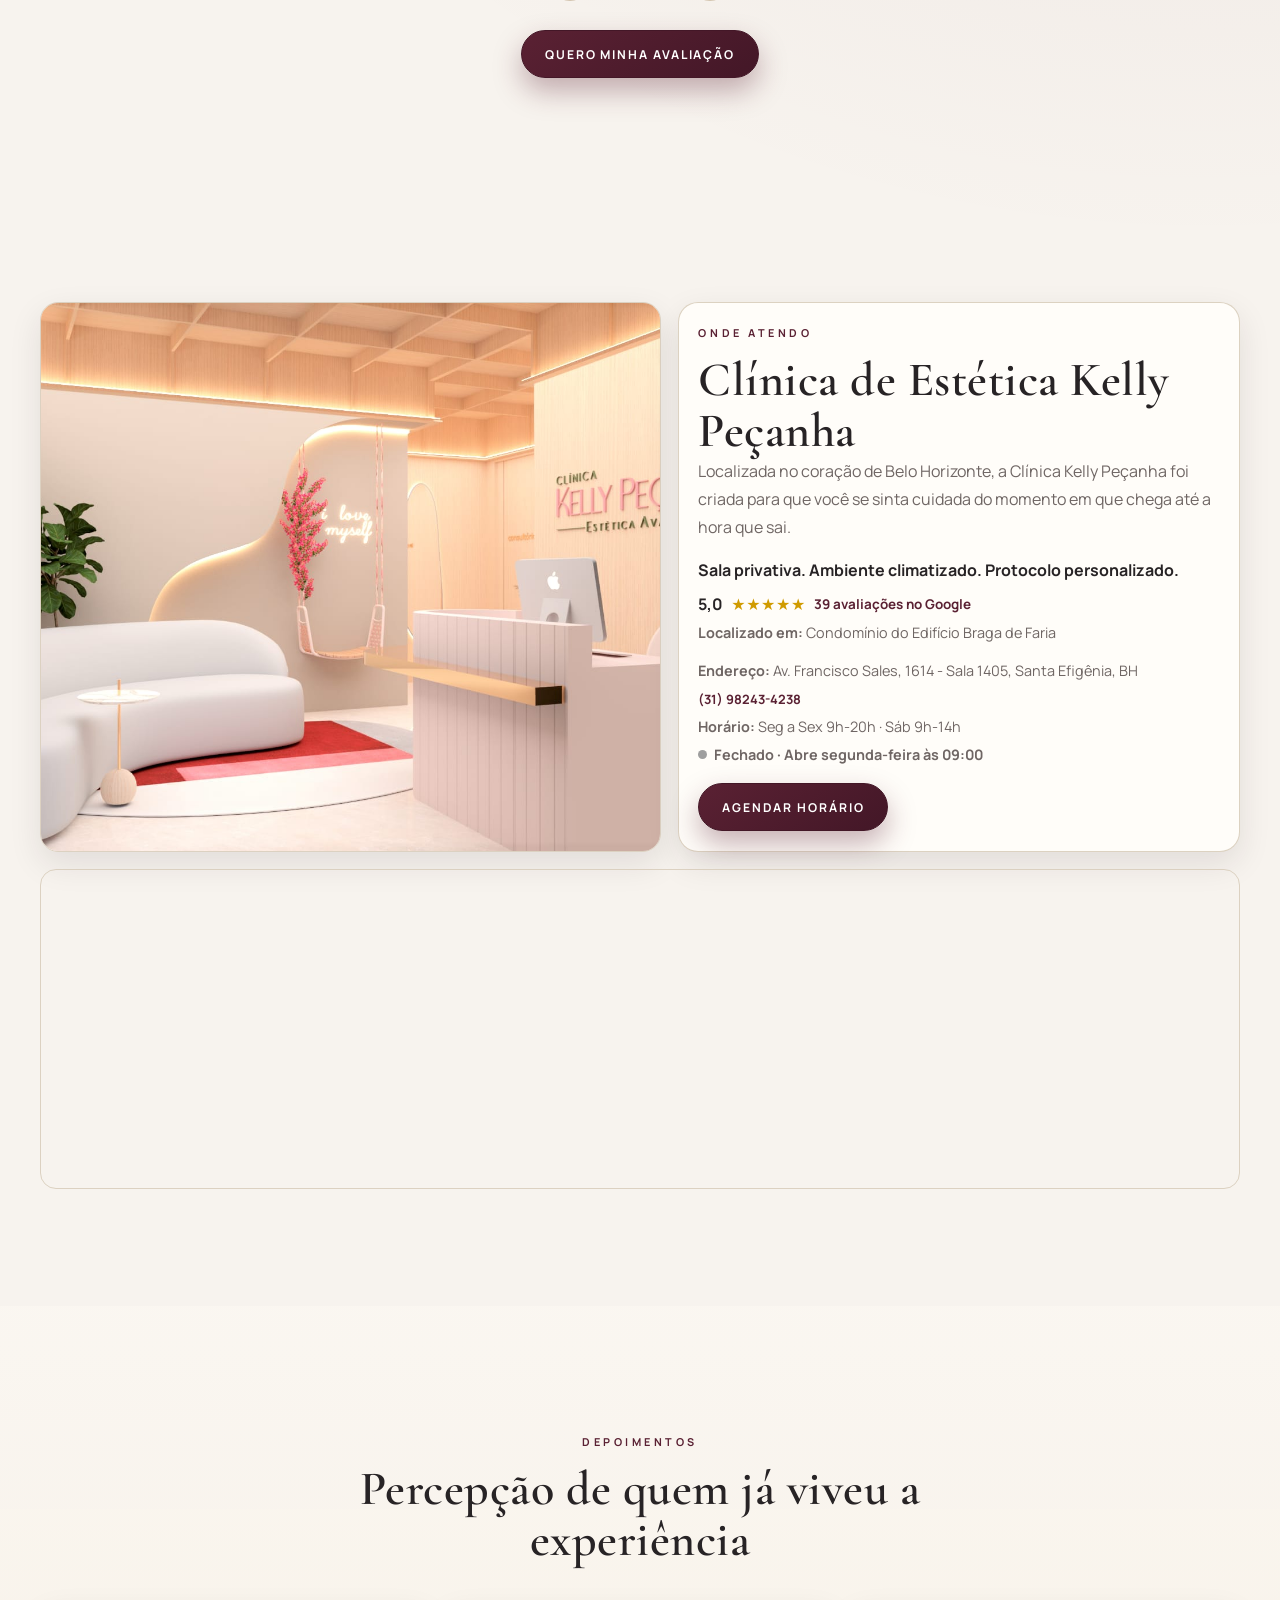
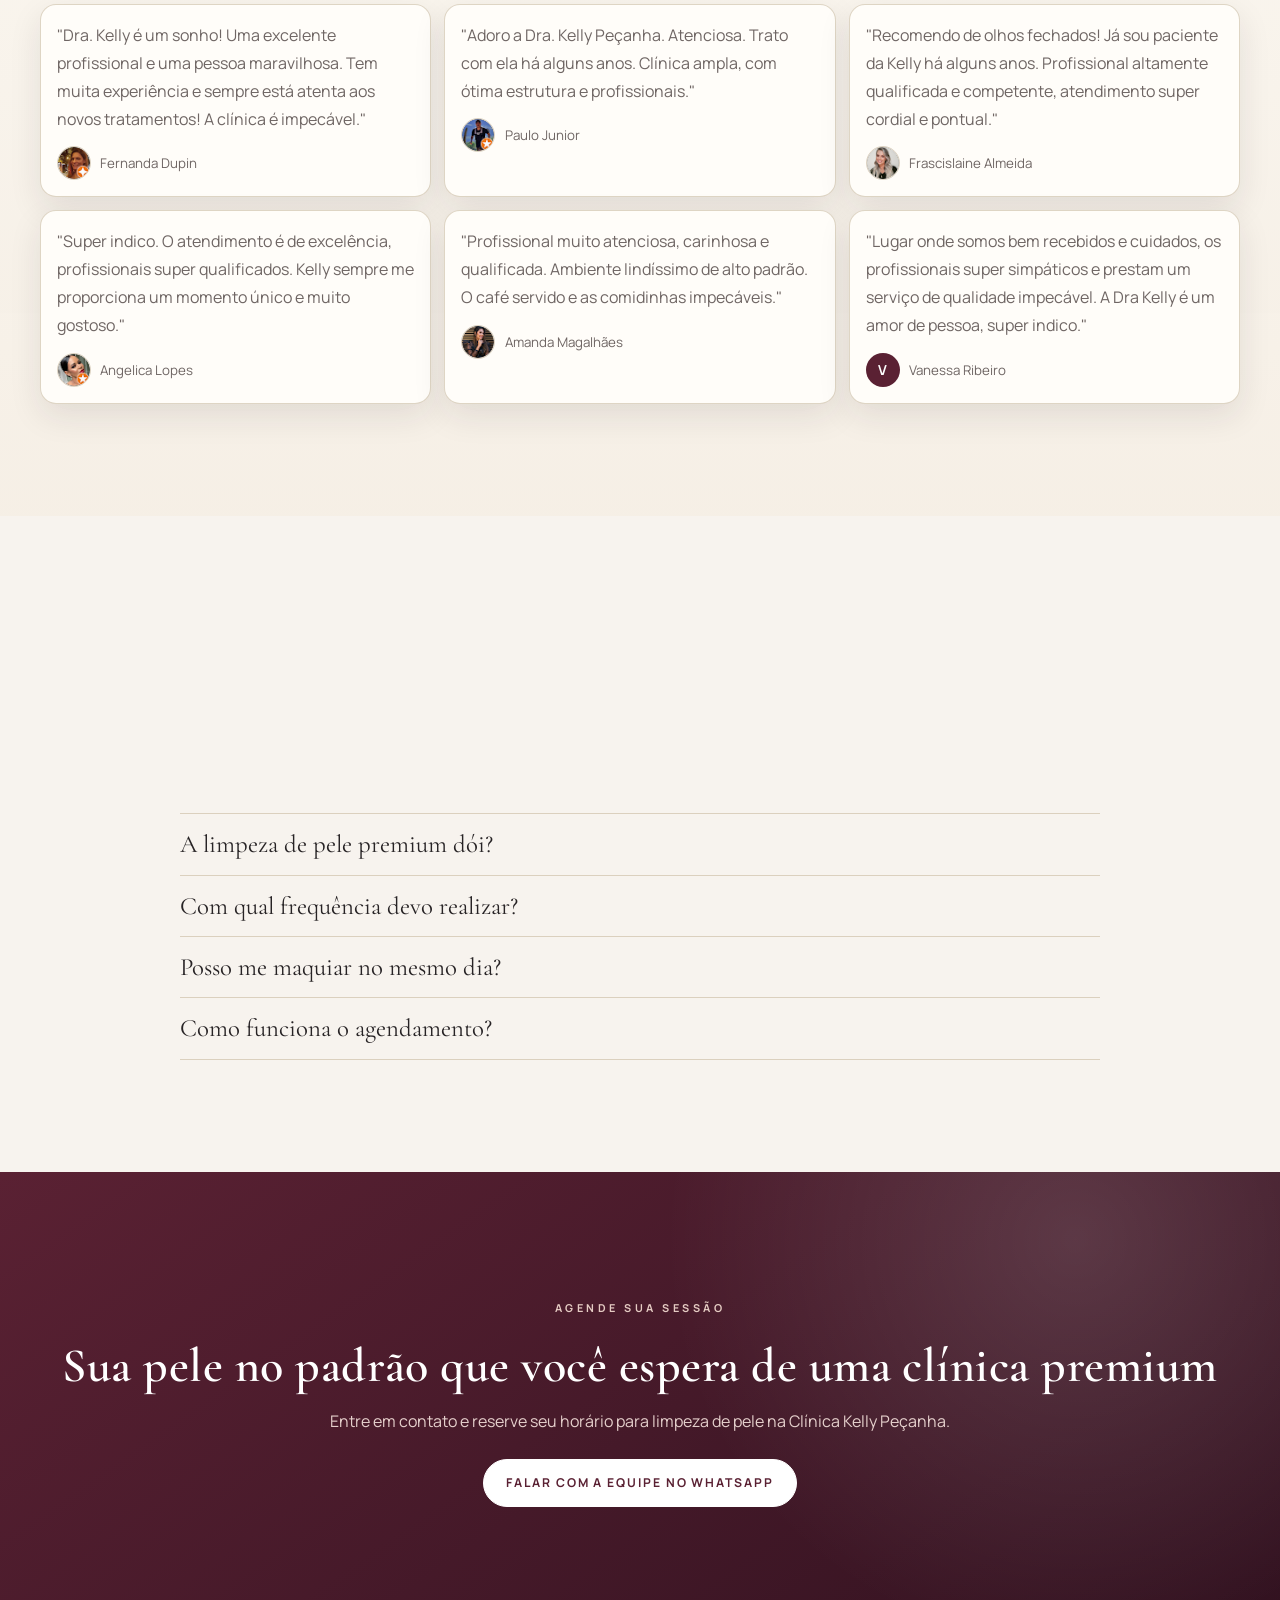
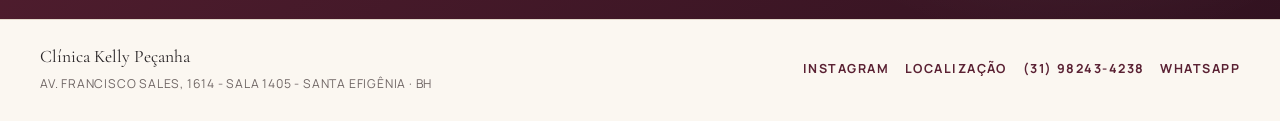
==== commit af3d19b6: "fix(cache): bust lead script cache" ====
--- a/index.html
+++ b/index.html
@@ -17,9 +17,9 @@
   <!-- End Google Tag Manager -->
   <link href="https://fonts.googleapis.com/css2?family=Cormorant+Garamond:wght@400;500;600;700&family=Manrope:wght@400;500;600;700&display=swap" rel="stylesheet">
   <link rel="stylesheet" href="styles.css">
-  <script defer src="script.js"></script>
+  <script defer src="script.js?v=procedure-site-20260427"></script>
 </head>
-<body data-whatsapp-base-text="Oi, gostaria de mais informações sobre a limpeza de pele." data-lead-intent-text="Oi, gostaria de mais informações sobre a limpeza de pele." data-leads-webhook-url="https://script.google.com/macros/s/AKfycbyOuHbwO9mKMXcZGJIGYr2ZcygJlvdhcpUJpVRxFY9ScprV6OAkmoPSJpO6rzSgZ57ojA/exec">
+<body data-procedure-name="Limpeza de Pele" data-whatsapp-base-text="Oi, gostaria de mais informações sobre a limpeza de pele." data-lead-intent-text="Oi, gostaria de mais informações sobre a limpeza de pele." data-leads-webhook-url="https://script.google.com/macros/s/AKfycbyOuHbwO9mKMXcZGJIGYr2ZcygJlvdhcpUJpVRxFY9ScprV6OAkmoPSJpO6rzSgZ57ojA/exec">
   <!-- Google Tag Manager (noscript) -->
   <noscript><iframe src="https://www.googletagmanager.com/ns.html?id=GTM-P43BBTN7"
   height="0" width="0" style="display:none;visibility:hidden"></iframe></noscript>
